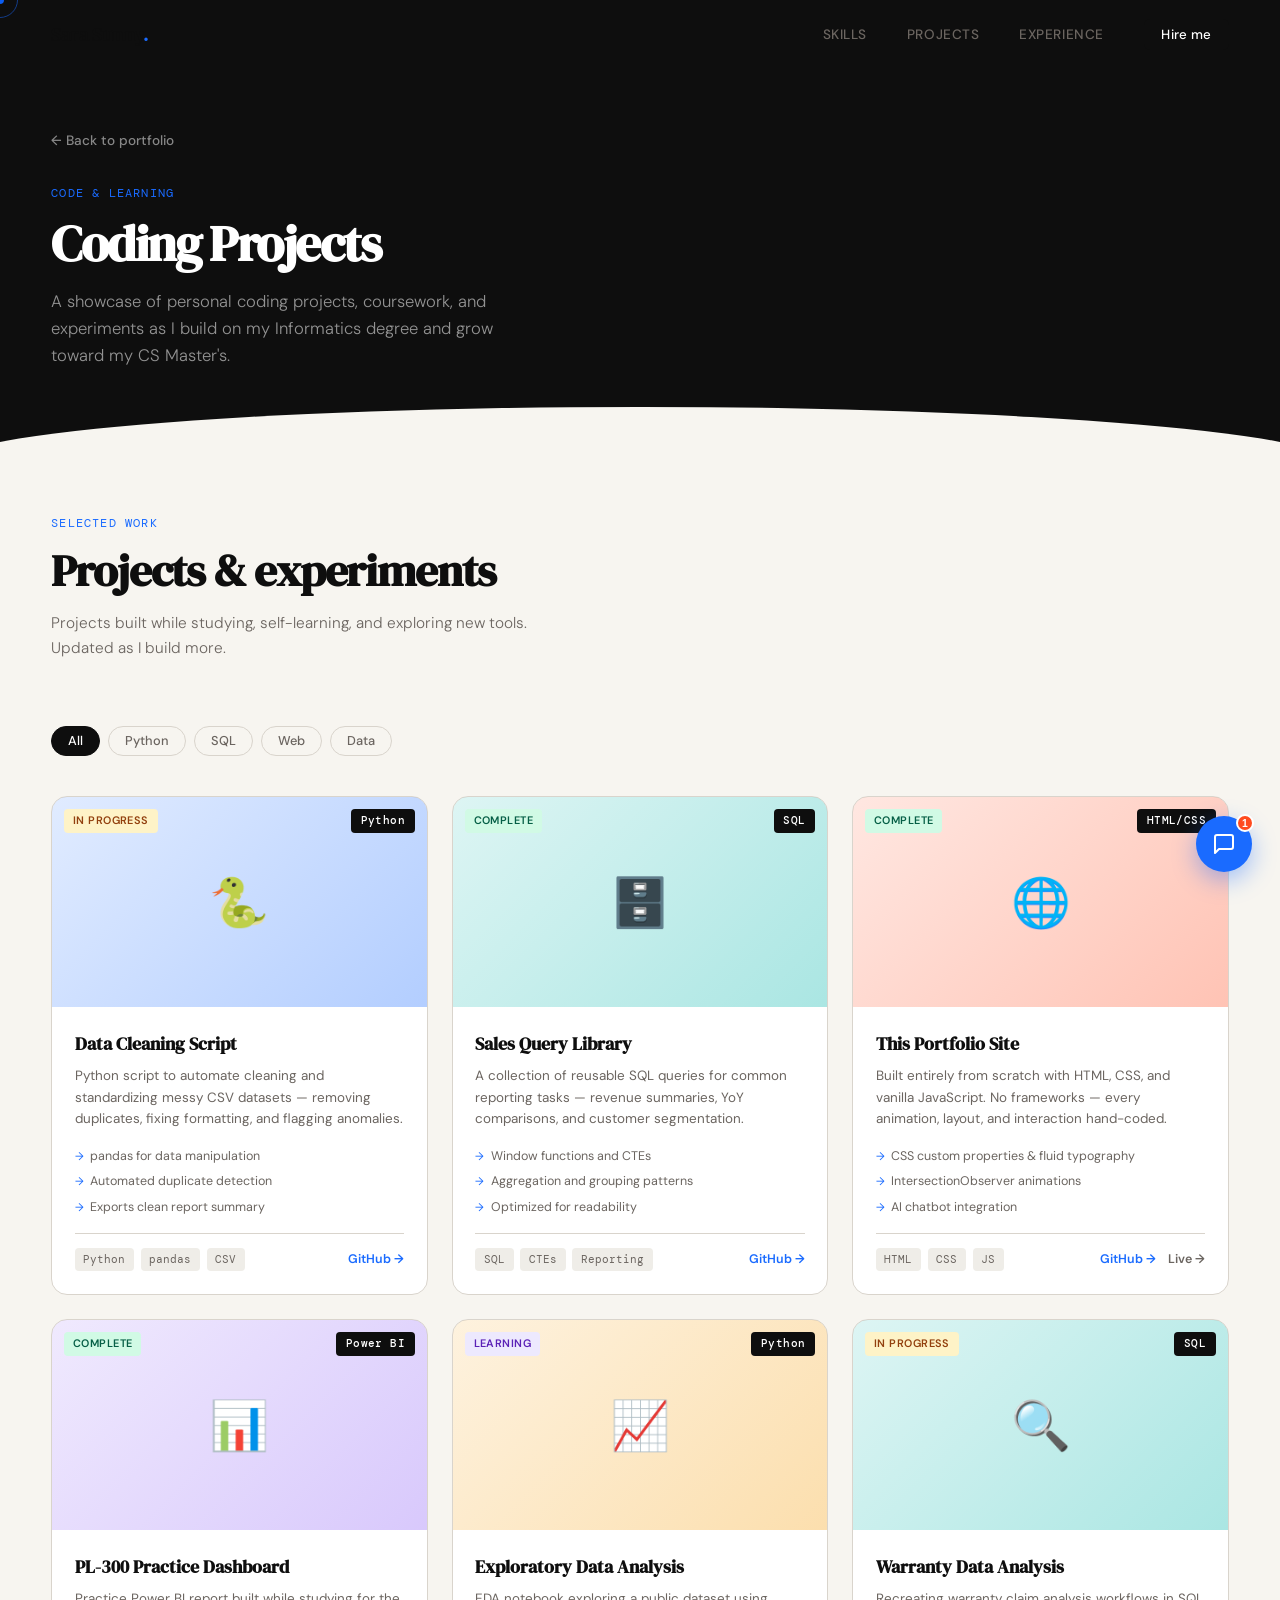
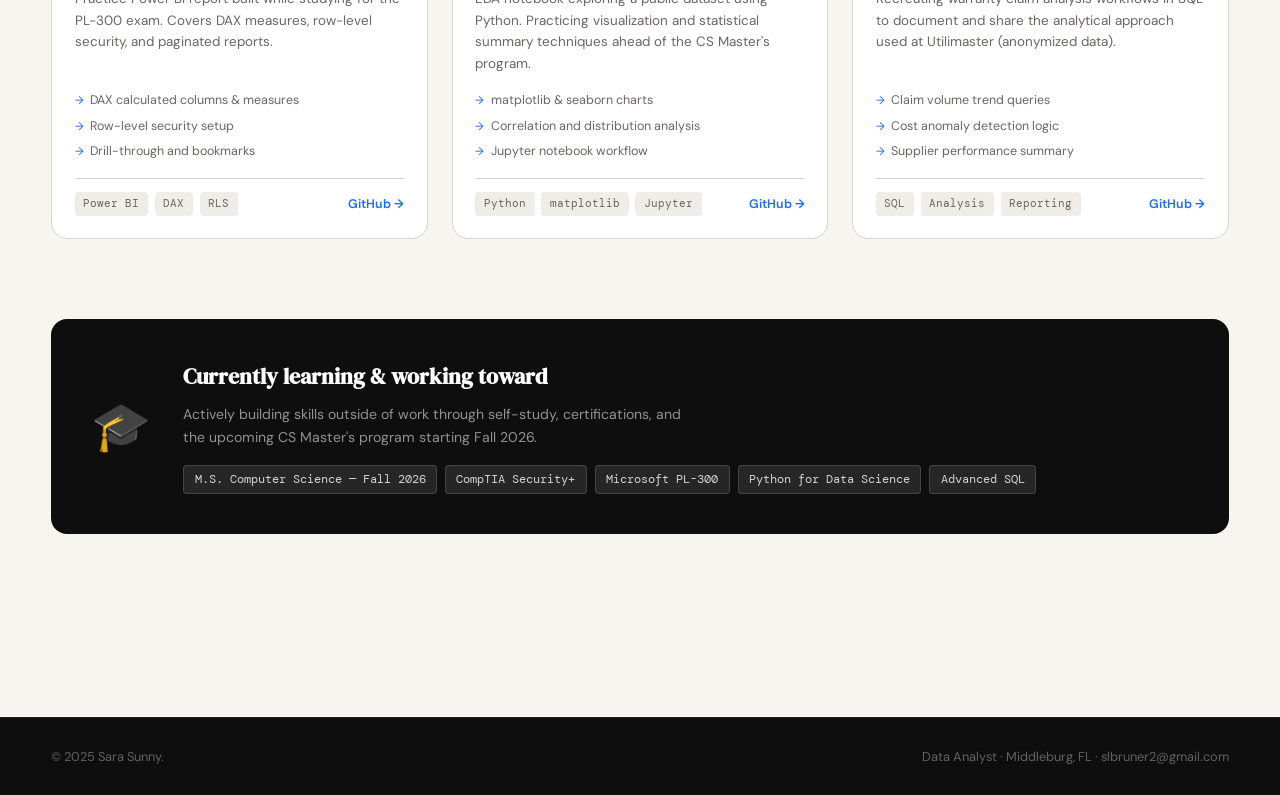
==== Projects.html @ 9ea6c417 "Create Projects.html to showcase coding projects Add a new HTML page for coding projects showcasing " ====
<!DOCTYPE html>
<html lang="en">
<head>
  <meta charset="UTF-8" />
  <meta name="viewport" content="width=device-width, initial-scale=1.0" />
  <title>Coding Projects — Sara Sunny</title>

  <!-- ============================================================
       FONTS — same as main portfolio page
  ============================================================ -->
  <link rel="preconnect" href="https://fonts.googleapis.com" />
  <link rel="preconnect" href="https://fonts.gstatic.com" crossorigin />
  <link href="https://fonts.googleapis.com/css2?family=DM+Serif+Display:ital@0;1&family=DM+Sans:ital,opsz,wght@0,9..40,300;0,9..40,400;0,9..40,500;1,9..40,300&family=DM+Mono:wght@400;500&display=swap" rel="stylesheet" />

  <!-- Shared stylesheet — all tokens, nav, cards, footer etc. -->
  <link rel="stylesheet" href="styles.css" />

  <style>
    /* ============================================================
       PAGE-SPECIFIC STYLES
       Only styles unique to this page that aren't in styles.css.
    ============================================================ */

    /* ── Page hero — smaller than main hero, no two-column grid ── */
    .page-hero {
      padding-top: 8rem;
      padding-bottom: 4rem;
      background: var(--ink);
      color: var(--white);
      position: relative;
      overflow: hidden;
    }
    .page-hero::after {
      content: '';
      position: absolute;
      bottom: -1px; left: 0; right: 0;
      height: 60px;
      background: var(--paper);
      clip-path: ellipse(55% 100% at 50% 100%);
    }
    .page-hero h1 { color: var(--white); font-size: clamp(2.2rem, 4vw, 3.5rem); margin-bottom: 1rem; }
    .page-hero .section-label { color: var(--accent); }
    .page-hero .hero-desc { color: rgba(255,255,255,0.55); margin-bottom: 2rem; }

    /* Back to portfolio link */
    .back-link {
      display: inline-flex;
      align-items: center;
      gap: 0.5rem;
      font-size: 0.85rem;
      font-weight: 500;
      color: rgba(255,255,255,0.5);
      margin-bottom: 2rem;
      transition: color 0.2s;
    }
    .back-link:hover { color: var(--white); }

    /* ── Filter bar ── */
    .filter-bar {
      display: flex;
      gap: 0.5rem;
      flex-wrap: wrap;
      margin-bottom: 2.5rem;
    }
    .filter-btn {
      background: transparent;
      border: 1.5px solid var(--rule);
      border-radius: 20px;
      padding: 0.35rem 1rem;
      font-size: 0.8rem;
      font-weight: 500;
      font-family: var(--body);
      color: var(--mid);
      cursor: pointer;
      transition: background 0.15s, border-color 0.15s, color 0.15s;
    }
    .filter-btn:hover,
    .filter-btn.active {
      background: var(--ink);
      border-color: var(--ink);
      color: var(--white);
    }

    /* ── Coding project cards — uniform 3-column grid ── */
    .code-grid {
      display: grid;
      grid-template-columns: repeat(3, 1fr);
      gap: 1.5rem;
      margin-bottom: 5rem;
    }

    /* Each card is a full column */
    .code-card {
      background: var(--white);
      border-radius: 16px;
      border: 1px solid var(--rule);
      overflow: hidden;
      display: flex;
      flex-direction: column;
      transition: transform 0.25s, box-shadow 0.25s;
      cursor: pointer;
    }
    .code-card:hover {
      transform: translateY(-4px);
      box-shadow: 0 16px 48px rgba(0,0,0,0.1);
    }

    /* Thumbnail with language badge */
    .code-thumb {
      aspect-ratio: 16/9;
      position: relative;
      display: flex;
      align-items: center;
      justify-content: center;
      font-size: 3rem;
      transition: transform 0.4s;
    }
    .code-card:hover .code-thumb { transform: scale(1.04); }

    /* Language badge — top right of thumbnail */
    .lang-badge {
      position: absolute;
      top: 0.75rem;
      right: 0.75rem;
      background: var(--ink);
      color: var(--white);
      font-family: var(--mono);
      font-size: 0.68rem;
      font-weight: 500;
      padding: 0.2rem 0.6rem;
      border-radius: 4px;
      letter-spacing: 0.04em;
    }

    /* Status badge — top left */
    .status-badge {
      position: absolute;
      top: 0.75rem;
      left: 0.75rem;
      font-size: 0.68rem;
      font-weight: 600;
      padding: 0.2rem 0.55rem;
      border-radius: 4px;
      text-transform: uppercase;
      letter-spacing: 0.04em;
    }
    .status-complete  { background: #D1FAE5; color: #065F46; }
    .status-progress  { background: #FEF3C7; color: #92400E; }
    .status-learning  { background: #EDE9FE; color: #5B21B6; }

    /* Card body */
    .code-body {
      padding: 1.4rem;
      flex: 1;
      display: flex;
      flex-direction: column;
    }
    .code-body h3 {
      font-family: var(--display);
      font-size: 1.1rem;
      margin-bottom: 0.4rem;
    }
    .code-body p {
      font-size: 0.84rem;
      color: var(--mid);
      line-height: 1.6;
      flex: 1;
      margin-bottom: 1rem;
    }

    /* Highlights list — key things learned / accomplished */
    .code-highlights {
      list-style: none;
      margin-bottom: 1rem;
      display: flex;
      flex-direction: column;
      gap: 0.3rem;
    }
    .code-highlights li {
      font-size: 0.78rem;
      color: var(--mid);
      display: flex;
      align-items: baseline;
      gap: 0.4rem;
    }
    .code-highlights li::before {
      content: '→';
      color: var(--accent);
      font-size: 0.7rem;
      flex-shrink: 0;
    }

    /* Card footer */
    .code-footer {
      display: flex;
      align-items: center;
      justify-content: space-between;
      padding-top: 0.85rem;
      border-top: 1px solid var(--rule);
    }
    .code-links {
      display: flex;
      gap: 0.75rem;
    }
    .code-link {
      font-size: 0.78rem;
      font-weight: 600;
      color: var(--accent);
      display: flex;
      align-items: center;
      gap: 0.3rem;
      transition: gap 0.15s;
    }
    .code-link:hover { gap: 0.5rem; }
    .code-link.secondary { color: var(--mid); }
    .code-link.secondary:hover { color: var(--ink); }

    /* ── Currently learning banner ── */
    .learning-banner {
      background: var(--ink);
      color: var(--white);
      border-radius: 16px;
      padding: 2.5rem;
      margin-bottom: 5rem;
      display: flex;
      align-items: center;
      gap: 2rem;
      flex-wrap: wrap;
    }
    .learning-banner-icon { font-size: 3rem; flex-shrink: 0; }
    .learning-banner h3 {
      font-family: var(--display);
      font-size: 1.4rem;
      color: var(--white);
      margin-bottom: 0.4rem;
    }
    .learning-banner p {
      font-size: 0.88rem;
      color: rgba(255,255,255,0.55);
      max-width: 52ch;
    }
    .learning-pills {
      display: flex;
      gap: 0.5rem;
      flex-wrap: wrap;
      margin-top: 1rem;
    }
    .learning-pill {
      background: rgba(255,255,255,0.1);
      border: 1px solid rgba(255,255,255,0.15);
      color: rgba(255,255,255,0.8);
      font-family: var(--mono);
      font-size: 0.72rem;
      padding: 0.25rem 0.65rem;
      border-radius: 4px;
    }

    /* ── Responsive ── */
    @media (max-width: 900px) {
      .code-grid { grid-template-columns: 1fr; }
      .learning-banner { flex-direction: column; gap: 1rem; }
    }
    @media (min-width: 600px) and (max-width: 900px) {
      .code-grid { grid-template-columns: 1fr 1fr; }
    }
  </style>
</head>
<body>

<!-- Custom cursor (same as main page) -->
<div class="cursor-dot" id="cursorDot"></div>
<div class="cursor-ring" id="cursorRing"></div>


<!-- ============================================================
     NAVIGATION — identical to main page
============================================================ -->
<nav id="nav" aria-label="Main navigation">
  <div class="container">
    <a href="index.html" class="nav-logo">Sara Sunny<span>.</span></a>
    <ul class="nav-links" role="list">
      <li><a href="index.html#skills">Skills</a></li>
      <li><a href="index.html#projects">Projects</a></li>
      <li><a href="index.html#experience">Experience</a></li>
      <li><a href="index.html#contact" class="nav-cta">Hire me</a></li>
    </ul>
    <button class="hamburger" id="hamburger" aria-label="Toggle menu" aria-expanded="false">
      <span></span><span></span><span></span>
    </button>
  </div>
</nav>

<!-- Mobile menu -->
<div class="mobile-menu" id="mobileMenu" role="dialog" aria-label="Mobile navigation">
  <a href="index.html#skills" class="mobile-link">Skills</a>
  <a href="index.html#projects" class="mobile-link">Work</a>
  <a href="index.html#experience" class="mobile-link">Experience</a>
  <a href="index.html#contact" class="mobile-link">Hire me →</a>
</div>


<!-- ============================================================
     PAGE HERO
     Smaller dark banner at the top — no full-height layout.
     The curved bottom edge uses a clip-path pseudo-element.
============================================================ -->
<section class="page-hero" aria-label="Coding projects introduction">
  <div class="container">

    <!-- Back link to main portfolio -->
    <a href="index.html" class="back-link">← Back to portfolio</a>

    <p class="section-label">Code &amp; learning</p>
    <h1>Coding Projects</h1>
    <p class="hero-desc">
      A showcase of personal coding projects, coursework, and experiments
      as I build on my Informatics degree and grow toward my CS Master's.
    </p>

  </div>
</section>


<!-- ============================================================
     PROJECTS SECTION
     Filter bar lets visitors sort by category. Cards display
     each project with status badge, language tag, highlights,
     and links to GitHub or a live demo.
     Update the data-category attributes to match your filters.
============================================================ -->
<section style="padding-top: 3rem;" aria-labelledby="code-projects-heading">
  <div class="container">

    <div class="section-head reveal">
      <p class="section-label">Selected work</p>
      <h2 id="code-projects-heading">Projects &amp; experiments</h2>
      <p class="section-intro">Projects built while studying, self-learning, and exploring new tools. Updated as I build more.</p>
    </div>

    <!-- ── Filter bar — clicking a button filters cards by data-category ── -->
    <div class="filter-bar" id="filterBar" role="group" aria-label="Filter projects by category">
      <button class="filter-btn active" data-filter="all">All</button>
      <button class="filter-btn" data-filter="python">Python</button>
      <button class="filter-btn" data-filter="sql">SQL</button>
      <button class="filter-btn" data-filter="web">Web</button>
      <button class="filter-btn" data-filter="data">Data</button>
    </div>

    <!-- ── Project cards grid ── -->
    <div class="code-grid" id="codeGrid">

      <!-- ── CARD: Add your real projects below.
           To add a new card:
             1. Copy one <article> block
             2. Update the emoji, title, description, highlights, pills, and links
             3. Set data-category to match a filter button (python / sql / web / data)
             4. Set the status badge class: status-complete / status-progress / status-learning
      ── -->

      <!-- Card 1 -->
      <article class="code-card reveal" tabindex="0" data-category="python">
        <div class="code-thumb bg-blue">
          🐍
          <span class="lang-badge">Python</span>
          <span class="status-badge status-progress">In Progress</span>
        </div>
        <div class="code-body">
          <h3>Data Cleaning Script</h3>
          <p>Python script to automate cleaning and standardizing messy CSV datasets — removing duplicates, fixing formatting, and flagging anomalies.</p>
          <ul class="code-highlights">
            <li>pandas for data manipulation</li>
            <li>Automated duplicate detection</li>
            <li>Exports clean report summary</li>
          </ul>
          <div class="code-footer">
            <div class="tech-pills">
              <span class="pill">Python</span><span class="pill">pandas</span><span class="pill">CSV</span>
            </div>
            <div class="code-links">
              <a href="https://github.com/ssunny264" class="code-link" target="_blank" rel="noopener">GitHub →</a>
            </div>
          </div>
        </div>
      </article>

      <!-- Card 2 -->
      <article class="code-card reveal reveal-delay-1" tabindex="0" data-category="sql">
        <div class="code-thumb bg-teal">
          🗄️
          <span class="lang-badge">SQL</span>
          <span class="status-badge status-complete">Complete</span>
        </div>
        <div class="code-body">
          <h3>Sales Query Library</h3>
          <p>A collection of reusable SQL queries for common reporting tasks — revenue summaries, YoY comparisons, and customer segmentation.</p>
          <ul class="code-highlights">
            <li>Window functions and CTEs</li>
            <li>Aggregation and grouping patterns</li>
            <li>Optimized for readability</li>
          </ul>
          <div class="code-footer">
            <div class="tech-pills">
              <span class="pill">SQL</span><span class="pill">CTEs</span><span class="pill">Reporting</span>
            </div>
            <div class="code-links">
              <a href="https://github.com/ssunny264" class="code-link" target="_blank" rel="noopener">GitHub →</a>
            </div>
          </div>
        </div>
      </article>

      <!-- Card 3 -->
      <article class="code-card reveal reveal-delay-2" tabindex="0" data-category="web">
        <div class="code-thumb bg-orange">
          🌐
          <span class="lang-badge">HTML/CSS</span>
          <span class="status-badge status-complete">Complete</span>
        </div>
        <div class="code-body">
          <h3>This Portfolio Site</h3>
          <p>Built entirely from scratch with HTML, CSS, and vanilla JavaScript. No frameworks — every animation, layout, and interaction hand-coded.</p>
          <ul class="code-highlights">
            <li>CSS custom properties &amp; fluid typography</li>
            <li>IntersectionObserver animations</li>
            <li>AI chatbot integration</li>
          </ul>
          <div class="code-footer">
            <div class="tech-pills">
              <span class="pill">HTML</span><span class="pill">CSS</span><span class="pill">JS</span>
            </div>
            <div class="code-links">
              <a href="https://github.com/ssunny264/Portfolio" class="code-link" target="_blank" rel="noopener">GitHub →</a>
              <a href="index.html" class="code-link secondary">Live →</a>
            </div>
          </div>
        </div>
      </article>

      <!-- Card 4 -->
      <article class="code-card reveal" tabindex="0" data-category="data">
        <div class="code-thumb bg-violet">
          📊
          <span class="lang-badge">Power BI</span>
          <span class="status-badge status-complete">Complete</span>
        </div>
        <div class="code-body">
          <h3>PL-300 Practice Dashboard</h3>
          <p>Practice Power BI report built while studying for the PL-300 exam. Covers DAX measures, row-level security, and paginated reports.</p>
          <ul class="code-highlights">
            <li>DAX calculated columns &amp; measures</li>
            <li>Row-level security setup</li>
            <li>Drill-through and bookmarks</li>
          </ul>
          <div class="code-footer">
            <div class="tech-pills">
              <span class="pill">Power BI</span><span class="pill">DAX</span><span class="pill">RLS</span>
            </div>
            <div class="code-links">
              <a href="https://github.com/ssunny264" class="code-link" target="_blank" rel="noopener">GitHub →</a>
            </div>
          </div>
        </div>
      </article>

      <!-- Card 5 -->
      <article class="code-card reveal reveal-delay-1" tabindex="0" data-category="python">
        <div class="code-thumb bg-amber">
          📈
          <span class="lang-badge">Python</span>
          <span class="status-badge status-learning">Learning</span>
        </div>
        <div class="code-body">
          <h3>Exploratory Data Analysis</h3>
          <p>EDA notebook exploring a public dataset using Python. Practicing visualization and statistical summary techniques ahead of the CS Master's program.</p>
          <ul class="code-highlights">
            <li>matplotlib &amp; seaborn charts</li>
            <li>Correlation and distribution analysis</li>
            <li>Jupyter notebook workflow</li>
          </ul>
          <div class="code-footer">
            <div class="tech-pills">
              <span class="pill">Python</span><span class="pill">matplotlib</span><span class="pill">Jupyter</span>
            </div>
            <div class="code-links">
              <a href="https://github.com/ssunny264" class="code-link" target="_blank" rel="noopener">GitHub →</a>
            </div>
          </div>
        </div>
      </article>

      <!-- Card 6 — Placeholder: replace with a real project when ready -->
      <article class="code-card reveal reveal-delay-2" tabindex="0" data-category="sql">
        <div class="code-thumb bg-teal">
          🔍
          <span class="lang-badge">SQL</span>
          <span class="status-badge status-progress">In Progress</span>
        </div>
        <div class="code-body">
          <h3>Warranty Data Analysis</h3>
          <p>Recreating warranty claim analysis workflows in SQL to document and share the analytical approach used at Utilimaster (anonymized data).</p>
          <ul class="code-highlights">
            <li>Claim volume trend queries</li>
            <li>Cost anomaly detection logic</li>
            <li>Supplier performance summary</li>
          </ul>
          <div class="code-footer">
            <div class="tech-pills">
              <span class="pill">SQL</span><span class="pill">Analysis</span><span class="pill">Reporting</span>
            </div>
            <div class="code-links">
              <a href="https://github.com/ssunny264" class="code-link" target="_blank" rel="noopener">GitHub →</a>
            </div>
          </div>
        </div>
      </article>

    </div>
    <!-- /code-grid -->


    <!-- ============================================================
         CURRENTLY LEARNING BANNER
         Highlights Sara's active learning goals so recruiters can
         see growth trajectory at a glance.
    ============================================================ -->
    <div class="learning-banner reveal">
      <div class="learning-banner-icon">🎓</div>
      <div>
        <h3>Currently learning &amp; working toward</h3>
        <p>Actively building skills outside of work through self-study, certifications, and the upcoming CS Master's program starting Fall 2026.</p>
        <div class="learning-pills">
          <span class="learning-pill">M.S. Computer Science — Fall 2026</span>
          <span class="learning-pill">CompTIA Security+</span>
          <span class="learning-pill">Microsoft PL-300</span>
          <span class="learning-pill">Python for Data Science</span>
          <span class="learning-pill">Advanced SQL</span>
        </div>
      </div>
    </div>

  </div>
</section>


<!-- ============================================================
     FOOTER — identical to main page
============================================================ -->
<footer>
  <div class="container">
    <span>© 2025 Sara Sunny.</span>
    <span>Data Analyst · Middleburg, FL · <a href="mailto:slbruner2@gmail.com">slbruner2@gmail.com</a></span>
  </div>
</footer>


<!-- ============================================================
     AI CHATBOT WIDGET — same as main page
============================================================ -->
<button class="chat-bubble" id="chatBubble" aria-label="Chat with Sara's AI assistant">
  <svg class="chat-icon-open" width="24" height="24" viewBox="0 0 24 24" fill="none" stroke="currentColor" stroke-width="2" stroke-linecap="round" stroke-linejoin="round">
    <path d="M21 15a2 2 0 0 1-2 2H7l-4 4V5a2 2 0 0 1 2-2h14a2 2 0 0 1 2 2z"/>
  </svg>
  <svg class="chat-icon-close" width="24" height="24" viewBox="0 0 24 24" fill="none" stroke="currentColor" stroke-width="2" stroke-linecap="round" stroke-linejoin="round">
    <line x1="18" y1="6" x2="6" y2="18"/><line x1="6" y1="6" x2="18" y2="18"/>
  </svg>
  <span class="chat-badge" id="chatBadge">1</span>
</button>

<div class="chat-panel" id="chatPanel" role="dialog" aria-label="Chat with Sara's AI assistant" aria-hidden="true">
  <div class="chat-header">
    <div class="chat-header-avatar">SS</div>
    <div class="chat-header-info">
      <strong>Sara's Assistant</strong>
      <span>Ask me anything about Sara</span>
    </div>
    <button class="chat-close-btn" id="chatCloseBtn" aria-label="Close chat">
      <svg width="16" height="16" viewBox="0 0 24 24" fill="none" stroke="currentColor" stroke-width="2.5" stroke-linecap="round"><line x1="18" y1="6" x2="6" y2="18"/><line x1="6" y1="6" x2="18" y2="18"/></svg>
    </button>
  </div>
  <div class="chat-messages" id="chatMessages"></div>
  <div class="chat-chips" id="chatChips">
    <button class="chip" data-msg="What are Sara's top skills?">Top skills</button>
    <button class="chip" data-msg="Tell me about Sara's work experience.">Experience</button>
    <button class="chip" data-msg="What projects has Sara worked on?">Projects</button>
    <button class="chip" data-msg="Is Sara available for hire?">Availability</button>
  </div>
  <div class="chat-input-row">
    <input type="text" class="chat-input" id="chatInput" placeholder="Ask about Sara's experience…" autocomplete="off" maxlength="300" />
    <button class="chat-send-btn" id="chatSendBtn" aria-label="Send message">
      <svg width="18" height="18" viewBox="0 0 24 24" fill="none" stroke="currentColor" stroke-width="2.5" stroke-linecap="round" stroke-linejoin="round">
        <line x1="22" y1="2" x2="11" y2="13"/><polygon points="22 2 15 22 11 13 2 9 22 2"/>
      </svg>
    </button>
  </div>
</div>


<!-- ============================================================
     SCRIPTS
============================================================ -->
<script src="script.js"></script>

<script>
  /* ============================================================
     PAGE-SPECIFIC SCRIPT: PROJECT FILTER
     Clicking a filter button shows only cards matching that
     category (data-category attribute). "All" shows everything.
     Cards are hidden/shown with display:none rather than removed
     so the grid reflows cleanly.
  ============================================================ */
  document.querySelectorAll('.filter-btn').forEach(btn => {
    btn.addEventListener('click', () => {
      // Update active button state
      document.querySelectorAll('.filter-btn').forEach(b => b.classList.remove('active'));
      btn.classList.add('active');

      const filter = btn.dataset.filter;

      // Show or hide each card based on its data-category
      document.querySelectorAll('.code-card').forEach(card => {
        const match = filter === 'all' || card.dataset.category === filter;
        card.style.display = match ? 'flex' : 'none';
      });
    });
  });
</script>

</body>
</html>
---- styles.css ----
/* ============================================================
   PORTFOLIO STYLESHEET
   Structure:
     1. Design Tokens (CSS custom properties)
     2. Reset & Base
     3. Utilities
     4. Navigation
     5. Mobile Menu
     6. Hero Section
     7. Shared Section Styles
     8. Skills Section
     9. Projects Section
    10. Experience / Timeline Section
    11. Contact Section
    12. Footer
    13. Scroll Reveal Animation
    14. Custom Cursor
    15. Responsive (≤ 900px)
    16. Reduced Motion
============================================================ */


/* ============================================================
   1. DESIGN TOKENS
   All colours, fonts, spacing, and radii live here as CSS
   variables. Change --accent to retheme the entire site.
============================================================ */
:root {
  /* Colour palette */
  --ink:     #0E0E0E;  /* near-black — primary text and dark backgrounds */
  --paper:   #F7F5F0;  /* warm off-white — page background */
  --mid:     #6B6560;  /* medium grey — secondary / muted text */
  --rule:    #D9D4CC;  /* light warm grey — borders and dividers */
  --accent:  #1A6BFF;  /* blue — primary interactive colour */
  --accent2: #FF4B1F;  /* orange-red — italic hero text, skill bar gradient end */
  --white:   #FFFFFF;
  --card-bg: #EFEDE8;  /* slightly darker than --paper — card and section backgrounds */

  /* Typefaces */
  --display: 'DM Serif Display', Georgia, serif;  /* headings */
  --body:    'DM Sans', system-ui, sans-serif;     /* body text */
  --mono:    'DM Mono', monospace;                 /* labels, pills, dates */

  /* Layout */
  --gap:  clamp(1.5rem, 4vw, 3rem);    /* responsive column gap */
  --wide: min(1180px, 92vw);           /* max content width with side padding */
  --r:    6px;                         /* default border-radius */
}


/* ============================================================
   2. RESET & BASE
   Minimal reset plus global body styles.
============================================================ */
*, *::before, *::after {
  box-sizing: border-box;
  margin: 0;
  padding: 0;
}

html {
  /* Enables smooth anchor-link scrolling (e.g. nav clicks) */
  scroll-behavior: smooth;
}

body {
  background: var(--paper);
  color: var(--ink);
  font-family: var(--body);
  /* clamp() keeps font-size fluid between 15px and 17px */
  font-size: clamp(15px, 1.05vw, 17px);
  line-height: 1.65;
  -webkit-font-smoothing: antialiased;
}

/* Custom scrollbar — WebKit only (Chrome, Safari, Edge) */
::-webkit-scrollbar { width: 6px; }
::-webkit-scrollbar-track { background: var(--paper); }
::-webkit-scrollbar-thumb { background: var(--rule); border-radius: 3px; }


/* ============================================================
   3. UTILITIES
   Small reusable helpers used across multiple components.
============================================================ */

/* Centres content and enforces the max content width */
.container {
  width: var(--wide);
  margin-inline: auto;
}

/* Visually hidden but readable by screen readers */
.sr-only {
  position: absolute;
  width: 1px;
  height: 1px;
  overflow: hidden;
  clip: rect(0,0,0,0);
}

/* Remove default link styling — colour and underline set per context */
a {
  color: inherit;
  text-decoration: none;
}

/* Visible focus ring for keyboard navigation — meets WCAG 2.4.7 */
a:focus-visible {
  outline: 2px solid var(--accent);
  outline-offset: 3px;
  border-radius: 2px;
}


/* ============================================================
   4. NAVIGATION
   Fixed bar. Starts transparent; gains a frosted-glass
   background (.scrolled) once the user scrolls past 50px
   (toggled by script.js).
============================================================ */
#nav {
  position: fixed;
  top: 0; left: 0; right: 0;
  z-index: 100;
  padding: 1.1rem 0;
  transition: background 0.3s, box-shadow 0.3s;
}

/* Scrolled state: semi-transparent blur background */
#nav.scrolled {
  background: rgba(247, 245, 240, 0.92);
  backdrop-filter: blur(12px);
  box-shadow: 0 1px 0 var(--rule);
}

/* Inner container: logo left, links right */
#nav .container {
  display: flex;
  align-items: center;
  justify-content: space-between;
}

/* Logotype */
.nav-logo {
  font-family: var(--display);
  font-size: 1.25rem;
  letter-spacing: -0.02em;
}
.nav-logo span { color: var(--accent); } /* the accent dot after the name */

/* Desktop link list */
.nav-links {
  display: flex;
  gap: 2.5rem;
  list-style: none;
}
.nav-links a {
  font-size: 0.85rem;
  font-weight: 500;
  letter-spacing: 0.04em;
  text-transform: uppercase;
  color: var(--mid);
  transition: color 0.2s;
}
.nav-links a:hover { color: var(--ink); }
.nav-links a.active { color: var(--accent); } /* set by script.js IntersectionObserver */

/* "Hire me" CTA pill — overrides the uppercase nav-link style */
.nav-cta {
  background: var(--ink);
  color: var(--white) !important;
  padding: 0.45rem 1.1rem;
  border-radius: var(--r);
  font-size: 0.83rem !important;
  font-weight: 500 !important;
  letter-spacing: 0.02em !important;
  text-transform: none !important;
  transition: background 0.2s, transform 0.15s !important;
}
.nav-cta:hover {
  background: var(--accent) !important;
  color: var(--white) !important;
  transform: translateY(-1px);
}

/* Hamburger button — hidden on desktop, shown on mobile */
.hamburger {
  display: none; /* shown via media query below */
  flex-direction: column;
  gap: 5px;
  cursor: pointer;
  background: none;
  border: none;
  padding: 4px;
}
.hamburger span {
  display: block;
  width: 22px; height: 2px;
  background: var(--ink);
  border-radius: 2px;
  transition: transform 0.25s, opacity 0.25s;
}
/* Animate the three spans into an × when .open is toggled */
.hamburger.open span:nth-child(1) { transform: translateY(7px) rotate(45deg); }
.hamburger.open span:nth-child(2) { opacity: 0; }
.hamburger.open span:nth-child(3) { transform: translateY(-7px) rotate(-45deg); }


/* ============================================================
   5. MOBILE MENU
   Full-width dropdown stacked below the nav bar.
   Toggled via .open class added by script.js.
============================================================ */
.mobile-menu {
  display: none; /* flex when .open */
  flex-direction: column;
  gap: 0;
  position: fixed;
  top: 60px; left: 0; right: 0;
  z-index: 99;
  background: var(--paper);
  border-bottom: 1px solid var(--rule);
  padding: 1rem 0 1.5rem;
}
.mobile-menu.open { display: flex; }
.mobile-menu a {
  padding: 0.7rem 6vw;
  font-size: 1rem;
  font-weight: 500;
  color: var(--ink);
  border-bottom: 1px solid var(--rule);
}
.mobile-menu a:last-child { border-bottom: none; }


/* ============================================================
   6. HERO SECTION
   Full-viewport-height two-column layout. Left: text + CTAs.
   Right: floating profile card (hidden on mobile).
============================================================ */
#hero {
  min-height: 100svh; /* svh = small viewport height — avoids mobile address bar */
  display: flex;
  align-items: center;
  padding-top: 7rem;  /* offset for fixed nav */
  padding-bottom: 4rem;
  position: relative;
  overflow: hidden;
}

/* Two-column grid — collapses to single column on mobile */
.hero-grid {
  display: grid;
  grid-template-columns: 1fr 1fr;
  gap: var(--gap);
  align-items: center;
}

/* Small monospaced label above the headline */
.hero-eyebrow {
  display: inline-flex;
  align-items: center;
  gap: 0.6rem;
  font-family: var(--mono);
  font-size: 0.78rem;
  color: var(--accent);
  margin-bottom: 1.5rem;
}
/* Short horizontal rule drawn with a pseudo-element */
.hero-eyebrow::before {
  content: '';
  display: block;
  width: 28px; height: 1px;
  background: var(--accent);
}

/* Main headline — fluid size between 2.8rem and 5rem */
h1 {
  font-family: var(--display);
  font-size: clamp(2.8rem, 5.5vw, 5rem);
  line-height: 1.08;
  letter-spacing: -0.03em;
  margin-bottom: 1.5rem;
}
h1 em {
  font-style: italic;
  color: var(--accent2); /* orange italic for emphasis word */
}

/* Subheading / elevator pitch copy */
.hero-desc {
  font-size: clamp(1rem, 1.3vw, 1.15rem);
  color: var(--mid);
  max-width: 44ch;
  margin-bottom: 2.5rem;
  font-weight: 300;
}

/* CTA button row */
.btn-row {
  display: flex;
  gap: 1rem;
  flex-wrap: wrap;
}

/* Base button styles */
.btn {
  display: inline-flex;
  align-items: center;
  gap: 0.5rem;
  padding: 0.7rem 1.6rem;
  border-radius: var(--r);
  font-size: 0.9rem;
  font-weight: 500;
  transition: transform 0.15s, box-shadow 0.15s, background 0.2s;
  cursor: pointer;
  border: none;
}
.btn:hover {
  transform: translateY(-2px);
  box-shadow: 0 6px 20px rgba(0,0,0,0.1);
}

/* Filled dark button */
.btn-primary { background: var(--ink); color: var(--white); }
.btn-primary:hover { background: var(--accent); }

/* Outlined ghost button */
.btn-ghost {
  background: transparent;
  color: var(--ink);
  border: 1.5px solid var(--rule);
}
.btn-ghost:hover { border-color: var(--ink); }

/* Right column: wraps the hero card */
.hero-visual {
  position: relative;
  display: flex;
  justify-content: center;
}

/* The white profile card */
.hero-card {
  background: var(--white);
  border-radius: 20px;
  padding: 2.5rem;
  width: 100%;
  max-width: 380px;
  box-shadow: 0 24px 64px rgba(0,0,0,0.09), 0 4px 12px rgba(0,0,0,0.06);
  position: relative; /* so float-tags can position against this */
}

/* Gradient circle showing initials */
.hero-avatar {
  width: 72px; height: 72px;
  border-radius: 50%;
  background: linear-gradient(135deg, var(--accent) 0%, var(--accent2) 100%);
  display: flex;
  align-items: center;
  justify-content: center;
  font-family: var(--display);
  font-size: 1.6rem;
  color: var(--white);
  margin-bottom: 1.25rem;
}

/* Name and title inside the card */
.hero-card h3 {
  font-family: var(--display);
  font-size: 1.3rem;
  margin-bottom: 0.25rem;
}
.hero-card p {
  font-size: 0.85rem;
  color: var(--mid);
  margin-bottom: 1.5rem;
}

/* Three-column stats strip at the bottom of the card */
.stat-row {
  display: grid;
  grid-template-columns: 1fr 1fr 1fr;
  gap: 0.75rem;
  padding-top: 1.25rem;
  border-top: 1px solid var(--rule);
}
.stat { text-align: center; }
.stat-num {
  font-family: var(--display);
  font-size: 1.5rem;
  display: block;
  line-height: 1;
  margin-bottom: 0.2rem;
}
.stat-label {
  font-size: 0.72rem;
  color: var(--mid);
  text-transform: uppercase;
  letter-spacing: 0.05em;
}

/* Floating status badges that hover around the card */
.float-tag {
  position: absolute;
  background: var(--white);
  border-radius: 10px;
  padding: 0.6rem 1rem;
  box-shadow: 0 8px 24px rgba(0,0,0,0.1);
  font-size: 0.8rem;
  font-weight: 500;
  display: flex;
  align-items: center;
  gap: 0.5rem;
  animation: floatY 3s ease-in-out infinite;
}
.float-tag-1 { top: -18px; right: -20px; }
.float-tag-2 { bottom: -18px; left: -24px; animation-delay: 1.5s; } /* offset so they don't sync */

/* Coloured status dot inside a float-tag */
.float-tag .dot { width: 8px; height: 8px; border-radius: 50%; }
.dot-green { background: #2DCE89; }
.dot-amber { background: #FF9F43; }

/* Vertical floating animation keyframes */
@keyframes floatY {
  0%, 100% { transform: translateY(0); }
  50%       { transform: translateY(-6px); }
}


/* ============================================================
   7. SHARED SECTION STYLES
   Reused across Skills, Projects, Experience, and Contact.
============================================================ */

/* Vertical padding scales with viewport width */
section {
  padding: clamp(4rem, 8vw, 7rem) 0;
}

/* Small uppercase monospaced label above section headings */
.section-label {
  font-family: var(--mono);
  font-size: 0.75rem;
  color: var(--accent);
  letter-spacing: 0.1em;
  text-transform: uppercase;
  margin-bottom: 0.75rem;
}

/* Section heading (h2) */
h2 {
  font-family: var(--display);
  font-size: clamp(2rem, 3.5vw, 3rem);
  letter-spacing: -0.025em;
  line-height: 1.1;
  margin-bottom: 1rem;
}

/* Introductory paragraph below the heading */
.section-intro {
  font-size: clamp(0.95rem, 1.2vw, 1.05rem);
  color: var(--mid);
  max-width: 54ch;
  font-weight: 300;
}

/* Wrapper for the label + heading + intro trio */
.section-head {
  margin-bottom: clamp(2.5rem, 5vw, 4rem);
}


/* ============================================================
   8. SKILLS SECTION
   Dark background. Auto-fill grid of skill cards. Each card
   contains an animated progress bar driven by data-width on
   the .skill-bar element (0–1 scale).
============================================================ */

/* Dark background for the whole section */
#skills { background: var(--ink); color: var(--white); }
#skills .section-label { color: var(--accent); }
#skills h2 { color: var(--white); }
#skills .section-intro { color: rgba(255,255,255,0.55); }

/* Auto-fill grid — cards are at least 240px wide */
.skills-grid {
  display: grid;
  grid-template-columns: repeat(auto-fill, minmax(240px, 1fr));
  gap: 1.5px; /* hair-thin gap acts as a grid line effect */
  border: 1.5px solid rgba(255,255,255,0.08);
  border-radius: 12px;
  overflow: hidden; /* clips rounded corners of the outer border */
}

/* Individual skill card */
.skill-card {
  background: rgba(255,255,255,0.03);
  padding: 2rem 1.75rem;
  transition: background 0.2s;
  cursor: default;
}
.skill-card:hover { background: rgba(255,255,255,0.07); }

/* Emoji icon at the top of the card */
.skill-icon {
  font-size: 1.6rem;
  margin-bottom: 1rem;
  display: block;
}

.skill-card h4 {
  font-size: 1rem;
  font-weight: 500;
  margin-bottom: 0.4rem;
  color: var(--white);
}
.skill-card p {
  font-size: 0.82rem;
  color: rgba(255,255,255,0.45);
  line-height: 1.55;
}

/* Progress bar container */
.skill-bar-wrap { margin-top: 1rem; }
.skill-bar-bg {
  height: 3px;
  background: rgba(255,255,255,0.1); /* unfilled track */
  border-radius: 2px;
  overflow: hidden;
}

/* The filled portion — starts at scaleX(0), animated to scaleX(data-width)
   by IntersectionObserver in script.js when the card enters the viewport */
.skill-bar {
  height: 100%;
  border-radius: 2px;
  background: linear-gradient(90deg, var(--accent), var(--accent2));
  transform-origin: left;
  transform: scaleX(0);
  transition: transform 0.9s cubic-bezier(0.22, 1, 0.36, 1);
}
.skill-bar.animate { transform: scaleX(1); } /* script.js adds this class */


/* ============================================================
   9. PROJECTS SECTION
   Asymmetric 12-column CSS grid. Three card size variants:
     .featured  → spans 7 cols (main feature card)
     .side      → spans 5 cols (paired alongside featured)
     .full      → spans 4 cols (three fit per row)
   All collapse to full width on mobile.
============================================================ */

/* 12-column grid */
.projects-grid {
  display: grid;
  grid-template-columns: repeat(12, 1fr);
  gap: 1.5rem;
}

/* Base project card */
.project-card {
  background: var(--white);
  border-radius: 16px;
  overflow: hidden;
  border: 1px solid var(--rule);
  transition: transform 0.25s, box-shadow 0.25s;
  cursor: pointer;
  display: flex;
  flex-direction: column;
}
.project-card:hover {
  transform: translateY(-4px);
  box-shadow: 0 16px 48px rgba(0,0,0,0.1);
}

/* Column span classes */
.project-card.featured { grid-column: span 7; }
.project-card.side     { grid-column: span 5; }
.project-card.full     { grid-column: span 4; }

/* Thumbnail area — 16:9 ratio */
.project-thumb {
  aspect-ratio: 16/9;
  position: relative;
  overflow: hidden;
}
/* Gradient placeholder background with centred emoji */
.project-thumb-bg {
  width: 100%; height: 100%;
  display: flex;
  align-items: center;
  justify-content: center;
  font-size: 3.5rem;
  transition: transform 0.4s;
}
/* Subtle zoom on hover */
.project-card:hover .project-thumb-bg { transform: scale(1.04); }

/* Thumbnail gradient colour variants — swap these for real screenshots */
.bg-blue   { background: linear-gradient(135deg, #1A6BFF22, #1A6BFF55); }
.bg-orange { background: linear-gradient(135deg, #FF4B1F22, #FF4B1F55); }
.bg-teal   { background: linear-gradient(135deg, #00B4AA22, #00B4AA55); }
.bg-violet { background: linear-gradient(135deg, #8B5CF622, #8B5CF655); }
.bg-amber  { background: linear-gradient(135deg, #F59E0B22, #F59E0B55); }

/* Category badge overlaid on the thumbnail */
.project-tag {
  position: absolute;
  top: 0.75rem; left: 0.75rem;
  background: var(--white);
  border-radius: 4px;
  padding: 0.2rem 0.55rem;
  font-size: 0.7rem;
  font-weight: 600;
  letter-spacing: 0.04em;
  text-transform: uppercase;
  color: var(--mid);
}

/* Card body: title, description, footer */
.project-body {
  padding: 1.5rem;
  flex: 1; /* ensures all cards in a row stretch to equal height */
  display: flex;
  flex-direction: column;
}
.project-body h3 {
  font-family: var(--display);
  font-size: 1.2rem;
  margin-bottom: 0.4rem;
}
.project-body p {
  font-size: 0.85rem;
  color: var(--mid);
  margin-bottom: 1rem;
  flex: 1; /* pushes the footer to the bottom of the card */
}

/* Footer row inside card: tech pills left, link right */
.project-footer {
  display: flex;
  align-items: center;
  justify-content: space-between;
  padding-top: 0.85rem;
  border-top: 1px solid var(--rule);
}

/* Reusable technology tag pills */
.tech-pills {
  display: flex;
  gap: 0.4rem;
  flex-wrap: wrap;
}
.pill {
  font-family: var(--mono);
  font-size: 0.68rem;
  background: var(--card-bg);
  color: var(--mid);
  padding: 0.18rem 0.55rem;
  border-radius: 4px;
}

/* "View →" link — arrow nudges on hover */
.project-link {
  font-size: 0.8rem;
  font-weight: 600;
  color: var(--accent);
  display: flex;
  align-items: center;
  gap: 0.3rem;
  transition: gap 0.15s;
}
.project-link:hover { gap: 0.55rem; }


/* ============================================================
   10. EXPERIENCE / TIMELINE SECTION
   Vertical list with a continuous left border acting as the
   timeline axis. Each dot highlights on hover.
============================================================ */
#experience { background: var(--card-bg); }

/* Timeline wrapper — left padding creates space for the axis line */
.timeline {
  position: relative;
  padding-left: 2rem;
}
/* The vertical axis line drawn with a pseudo-element */
.timeline::before {
  content: '';
  position: absolute;
  left: 0; top: 8px; bottom: 8px;
  width: 2px;
  background: var(--rule);
}

/* Individual timeline entry */
.timeline-item {
  position: relative;
  padding-bottom: 3rem;
}
.timeline-item:last-child { padding-bottom: 0; }

/* Circle marker on the axis line */
.timeline-dot {
  position: absolute;
  left: -2rem;
  top: 6px;
  width: 14px; height: 14px;
  border-radius: 50%;
  background: var(--white);
  border: 2px solid var(--rule);
  transform: translateX(-6px); /* centres dot on the 2px axis line */
  transition: border-color 0.2s, background 0.2s;
}
/* Fill the dot with accent colour on hover */
.timeline-item:hover .timeline-dot {
  border-color: var(--accent);
  background: var(--accent);
}

/* Date range label */
.timeline-date {
  font-family: var(--mono);
  font-size: 0.75rem;
  color: var(--mid);
  margin-bottom: 0.4rem;
}

/* Job title + company name on the same line */
.timeline-header {
  display: flex;
  align-items: baseline;
  gap: 0.75rem;
  flex-wrap: wrap;
  margin-bottom: 0.4rem;
}
.timeline-header h3 {
  font-family: var(--display);
  font-size: 1.15rem;
}
.timeline-company {
  font-size: 0.82rem;
  color: var(--accent);
  font-weight: 500;
}

/* Description paragraph */
.timeline-desc {
  font-size: 0.9rem;
  color: var(--mid);
  max-width: 60ch;
  margin-bottom: 0.85rem;
}


/* ============================================================
   11. CONTACT SECTION
   Dark background matching the nav/footer. Centred layout with
   a frosted-glass form card. Social icon row below the form.
============================================================ -->
============================================================ */
#contact {
  background: var(--ink);
  color: var(--white);
  text-align: center;
}
#contact h2 { color: var(--white); margin-bottom: 0.75rem; }
#contact .section-intro {
  color: rgba(255,255,255,0.5);
  max-width: 44ch;
  margin-inline: auto;
  margin-bottom: 2.5rem;
}

/* Form card */
.contact-form {
  background: rgba(255,255,255,0.04);
  border: 1px solid rgba(255,255,255,0.08);
  border-radius: 16px;
  padding: clamp(2rem, 5vw, 3.5rem);
  max-width: 560px;
  margin-inline: auto;
  text-align: left;
}

/* Two-column row for name + email inputs */
.form-row {
  display: grid;
  grid-template-columns: 1fr 1fr;
  gap: 1rem;
}

/* Field wrapper: label + input stacked */
.field { margin-bottom: 1.25rem; }
.field label {
  display: block;
  font-size: 0.8rem;
  font-weight: 500;
  color: rgba(255,255,255,0.6);
  margin-bottom: 0.45rem;
  letter-spacing: 0.03em;
}

/* Shared input / textarea styles */
.field input,
.field textarea {
  width: 100%;
  background: rgba(255,255,255,0.07);
  border: 1px solid rgba(255,255,255,0.12);
  border-radius: var(--r);
  color: var(--white);
  font-family: var(--body);
  font-size: 0.92rem;
  padding: 0.75rem 1rem;
  transition: border-color 0.2s, background 0.2s;
  outline: none;
}
.field input::placeholder,
.field textarea::placeholder { color: rgba(255,255,255,0.25); }

/* Highlight border + lighten background on focus */
.field input:focus,
.field textarea:focus {
  border-color: var(--accent);
  background: rgba(255,255,255,0.1);
}
.field textarea {
  resize: vertical;
  min-height: 110px;
}

/* Full-width submit button */
.form-submit { width: 100%; padding: 0.85rem; font-size: 1rem; }

/* Success / error message shown after submit attempt */
.form-msg {
  text-align: center;
  margin-top: 1rem;
  font-size: 0.85rem;
  color: #2DCE89; /* green — overridden to red on error by script.js */
  min-height: 1.2em;
  display: none; /* toggled by script.js */
}

/* Social icon link row */
.social-row {
  display: flex;
  justify-content: center;
  gap: 1.25rem;
  margin-top: 2.5rem;
}
.social-link {
  width: 44px; height: 44px;
  border-radius: 50%;
  border: 1px solid rgba(255,255,255,0.15);
  display: flex;
  align-items: center;
  justify-content: center;
  font-size: 1.1rem;
  transition: background 0.2s, border-color 0.2s, transform 0.15s;
}
.social-link:hover {
  background: rgba(255,255,255,0.1);
  border-color: rgba(255,255,255,0.35);
  transform: translateY(-2px);
}


/* ============================================================
   12. FOOTER
   Minimal two-column bar sharing the dark background from
   the contact section above it.
============================================================ */
footer {
  background: var(--ink);
  border-top: 1px solid rgba(255,255,255,0.07);
  padding: 1.75rem 0;
  color: rgba(255,255,255,0.35);
  font-size: 0.8rem;
}
footer .container {
  display: flex;
  align-items: center;
  justify-content: space-between;
  flex-wrap: wrap;
  gap: 0.75rem;
}
footer a { color: rgba(255,255,255,0.35); transition: color 0.2s; }
footer a:hover { color: var(--white); }


/* ============================================================
   13. SCROLL REVEAL ANIMATION
   Elements with .reveal start invisible and slightly offset.
   script.js adds .visible via IntersectionObserver when the
   element enters the viewport. Stagger siblings with
   .reveal-delay-1 / -2 / -3 for a cascading effect.
============================================================ */
.reveal {
  opacity: 0;
  transform: translateY(22px);
  transition: opacity 0.6s ease, transform 0.6s ease;
}
.reveal.visible {
  opacity: 1;
  transform: none;
}

/* Staggered transition delays */
.reveal-delay-1 { transition-delay: 0.1s; }
.reveal-delay-2 { transition-delay: 0.2s; }
.reveal-delay-3 { transition-delay: 0.3s; }


/* ============================================================
   14. CUSTOM CURSOR
   Two fixed elements: a small filled dot and a larger hollow
   ring. The ring lags behind with lerp interpolation in
   script.js. mix-blend-mode: difference inverts colours under
   the dot for contrast on any background. Hidden on mobile.
============================================================ */
.cursor-dot {
  width: 8px; height: 8px;
  background: var(--accent);
  border-radius: 50%;
  position: fixed;
  pointer-events: none; /* never intercepts mouse events */
  z-index: 9999;
  transform: translate(-50%, -50%); /* centred on mouse coords */
  transition: opacity 0.3s, transform 0.15s;
  mix-blend-mode: difference;
}
.cursor-ring {
  width: 36px; height: 36px;
  border: 1.5px solid var(--accent);
  border-radius: 50%;
  position: fixed;
  pointer-events: none;
  z-index: 9998;
  transform: translate(-50%, -50%);
  /* width/height transition enables the "expand on hover" effect */
  transition: transform 0.1s linear, width 0.3s, height 0.3s, opacity 0.3s;
  opacity: 0.5;
}


/* ============================================================
   15. RESPONSIVE — MOBILE (≤ 900px)
   Collapses the two-column hero to single column, hides the
   desktop nav and hero card, switches the project grid to
   single column, stacks the form row, and hides the cursor.
============================================================ */
@media (max-width: 900px) {
  /* Hero: single column, hide the right-side card */
  .hero-grid { grid-template-columns: 1fr; }
  .hero-visual { display: none; }

  /* Nav: hide desktop links, show hamburger */
  .nav-links, .nav-cta { display: none; }
  .hamburger { display: flex; }

  /* Projects: all cards go full width */
  .projects-grid { grid-template-columns: 1fr; }
  .project-card.featured,
  .project-card.side,
  .project-card.full { grid-column: span 1; }

  /* Contact form: stack the two-column name/email row */
  .form-row { grid-template-columns: 1fr; }

  /* Cursor elements are meaningless on touch devices */
  .cursor-dot, .cursor-ring { display: none; }
}


/* ============================================================
   16. REDUCED MOTION
   Respects the OS-level "reduce motion" accessibility setting.
   Disables all animations and transitions, and makes reveal
   elements immediately visible.
============================================================ */
@media (prefers-reduced-motion: reduce) {
  *, *::before, *::after {
    animation: none !important;
    transition: none !important;
  }
  /* Reveal elements skip the fade-in and appear immediately */
  .reveal { opacity: 1; transform: none; }
}


/* ============================================================
   17. AI CHATBOT WIDGET
   Fixed bottom-right corner. Two states:
     - Collapsed: only the bubble button is visible
     - Expanded:  the full chat panel slides up above the bubble
   The panel is hidden by default (transform + opacity) and
   transitions in when .open is added by script.js.
============================================================ */

/* ── Bubble trigger button ── */
.chat-bubble {
  position: fixed;
  bottom: 1.75rem;
  right: 1.75rem;
  z-index: 500;
  width: 56px; height: 56px;
  border-radius: 50%;
  background: var(--accent);
  color: var(--white);
  border: none;
  cursor: pointer;
  display: flex; align-items: center; justify-content: center;
  box-shadow: 0 8px 24px rgba(26, 107, 255, 0.4);
  transition: transform 0.2s, box-shadow 0.2s, background 0.2s;
}
.chat-bubble:hover {
  transform: scale(1.08);
  box-shadow: 0 12px 32px rgba(26, 107, 255, 0.5);
}

/* Toggle which icon shows based on open state */
.chat-bubble .chat-icon-close { display: none; }
.chat-bubble.open .chat-icon-open  { display: none; }
.chat-bubble.open .chat-icon-close { display: block; }

/* Notification badge — hidden once chat is opened */
.chat-badge {
  position: absolute;
  top: -2px; right: -2px;
  width: 18px; height: 18px;
  border-radius: 50%;
  background: var(--accent2);
  color: var(--white);
  font-size: 0.65rem;
  font-weight: 700;
  display: flex; align-items: center; justify-content: center;
  border: 2px solid var(--white);
  transition: opacity 0.2s, transform 0.2s;
}
.chat-badge.hidden {
  opacity: 0;
  transform: scale(0);
  pointer-events: none;
}

/* ── Chat panel ── */
.chat-panel {
  position: fixed;
  bottom: 5.5rem;   /* sits just above the bubble */
  right: 1.75rem;
  z-index: 499;
  width: 360px;
  max-height: 520px;
  background: var(--white);
  border-radius: 20px;
  box-shadow: 0 24px 64px rgba(0,0,0,0.15), 0 4px 12px rgba(0,0,0,0.08);
  display: flex; flex-direction: column;
  overflow: hidden;
  /* Hidden state — slides down and fades out */
  opacity: 0;
  transform: translateY(16px) scale(0.97);
  pointer-events: none;
  transition: opacity 0.25s ease, transform 0.25s ease;
}
/* Visible state — added by script.js */
.chat-panel.open {
  opacity: 1;
  transform: translateY(0) scale(1);
  pointer-events: all;
}

/* ── Panel header ── */
.chat-header {
  display: flex; align-items: center; gap: 0.75rem;
  padding: 1rem 1.1rem;
  background: var(--ink);
  color: var(--white);
  flex-shrink: 0;
}
.chat-header-avatar {
  width: 36px; height: 36px;
  border-radius: 50%;
  background: linear-gradient(135deg, var(--accent), var(--accent2));
  display: flex; align-items: center; justify-content: center;
  font-family: var(--display);
  font-size: 0.85rem;
  color: var(--white);
  flex-shrink: 0;
}
.chat-header-info {
  display: flex; flex-direction: column; flex: 1;
}
.chat-header-info strong { font-size: 0.88rem; font-weight: 600; }
.chat-header-info span   { font-size: 0.72rem; color: rgba(255,255,255,0.5); }

/* Close button inside the header */
.chat-close-btn {
  background: none; border: none; cursor: pointer;
  color: rgba(255,255,255,0.5);
  display: flex; align-items: center; justify-content: center;
  padding: 0.25rem;
  border-radius: 4px;
  transition: color 0.15s;
}
.chat-close-btn:hover { color: var(--white); }

/* ── Message thread ── */
.chat-messages {
  flex: 1;
  overflow-y: auto;
  padding: 1rem;
  display: flex; flex-direction: column; gap: 0.65rem;
  scroll-behavior: smooth;
}
/* Thin scrollbar inside the message window */
.chat-messages::-webkit-scrollbar { width: 4px; }
.chat-messages::-webkit-scrollbar-thumb { background: var(--rule); border-radius: 2px; }

/* Individual message bubbles */
.chat-msg {
  max-width: 82%;
  padding: 0.6rem 0.85rem;
  border-radius: 14px;
  font-size: 0.84rem;
  line-height: 1.5;
  word-break: break-word;
}
/* Bot messages — left-aligned, light background */
.chat-msg.bot {
  background: var(--card-bg);
  color: var(--ink);
  border-bottom-left-radius: 4px;
  align-self: flex-start;
}
/* User messages — right-aligned, accent background */
.chat-msg.user {
  background: var(--accent);
  color: var(--white);
  border-bottom-right-radius: 4px;
  align-self: flex-end;
}
/* Animated typing dots shown while bot is thinking */
.chat-msg.typing {
  background: var(--card-bg);
  align-self: flex-start;
  display: flex; align-items: center; gap: 4px;
  padding: 0.75rem 1rem;
}
.chat-msg.typing span {
  width: 6px; height: 6px;
  border-radius: 50%;
  background: var(--mid);
  animation: typingDot 1.2s ease-in-out infinite;
  display: block;
}
.chat-msg.typing span:nth-child(2) { animation-delay: 0.2s; }
.chat-msg.typing span:nth-child(3) { animation-delay: 0.4s; }
@keyframes typingDot {
  0%, 80%, 100% { transform: scale(0.7); opacity: 0.4; }
  40%           { transform: scale(1);   opacity: 1;   }
}

/* ── Quick-reply chips ── */
.chat-chips {
  display: flex; flex-wrap: wrap; gap: 0.4rem;
  padding: 0.5rem 1rem 0.25rem;
  flex-shrink: 0;
}
.chip {
  background: transparent;
  border: 1.5px solid var(--rule);
  border-radius: 20px;
  padding: 0.28rem 0.75rem;
  font-size: 0.75rem;
  font-family: var(--body);
  color: var(--mid);
  cursor: pointer;
  transition: background 0.15s, border-color 0.15s, color 0.15s;
  white-space: nowrap;
}
.chip:hover {
  background: var(--accent);
  border-color: var(--accent);
  color: var(--white);
}

/* ── Input row ── */
.chat-input-row {
  display: flex; align-items: center; gap: 0.5rem;
  padding: 0.75rem 1rem;
  border-top: 1px solid var(--rule);
  flex-shrink: 0;
}
.chat-input {
  flex: 1;
  background: var(--card-bg);
  border: 1.5px solid transparent;
  border-radius: 20px;
  padding: 0.55rem 1rem;
  font-family: var(--body);
  font-size: 0.85rem;
  color: var(--ink);
  outline: none;
  transition: border-color 0.2s;
}
.chat-input:focus { border-color: var(--accent); }
.chat-input::placeholder { color: var(--mid); }

/* Send button */
.chat-send-btn {
  width: 36px; height: 36px;
  border-radius: 50%;
  background: var(--accent);
  color: var(--white);
  border: none;
  cursor: pointer;
  display: flex; align-items: center; justify-content: center;
  flex-shrink: 0;
  transition: background 0.2s, transform 0.15s;
}
.chat-send-btn:hover { background: var(--ink); transform: scale(1.08); }
.chat-send-btn:disabled { background: var(--rule); cursor: not-allowed; transform: none; }

/* ── Mobile adjustments ── */
@media (max-width: 480px) {
  .chat-panel {
    width: calc(100vw - 2rem);
    right: 1rem;
    bottom: 5rem;
  }
  .chat-bubble { bottom: 1.25rem; right: 1rem; }
}
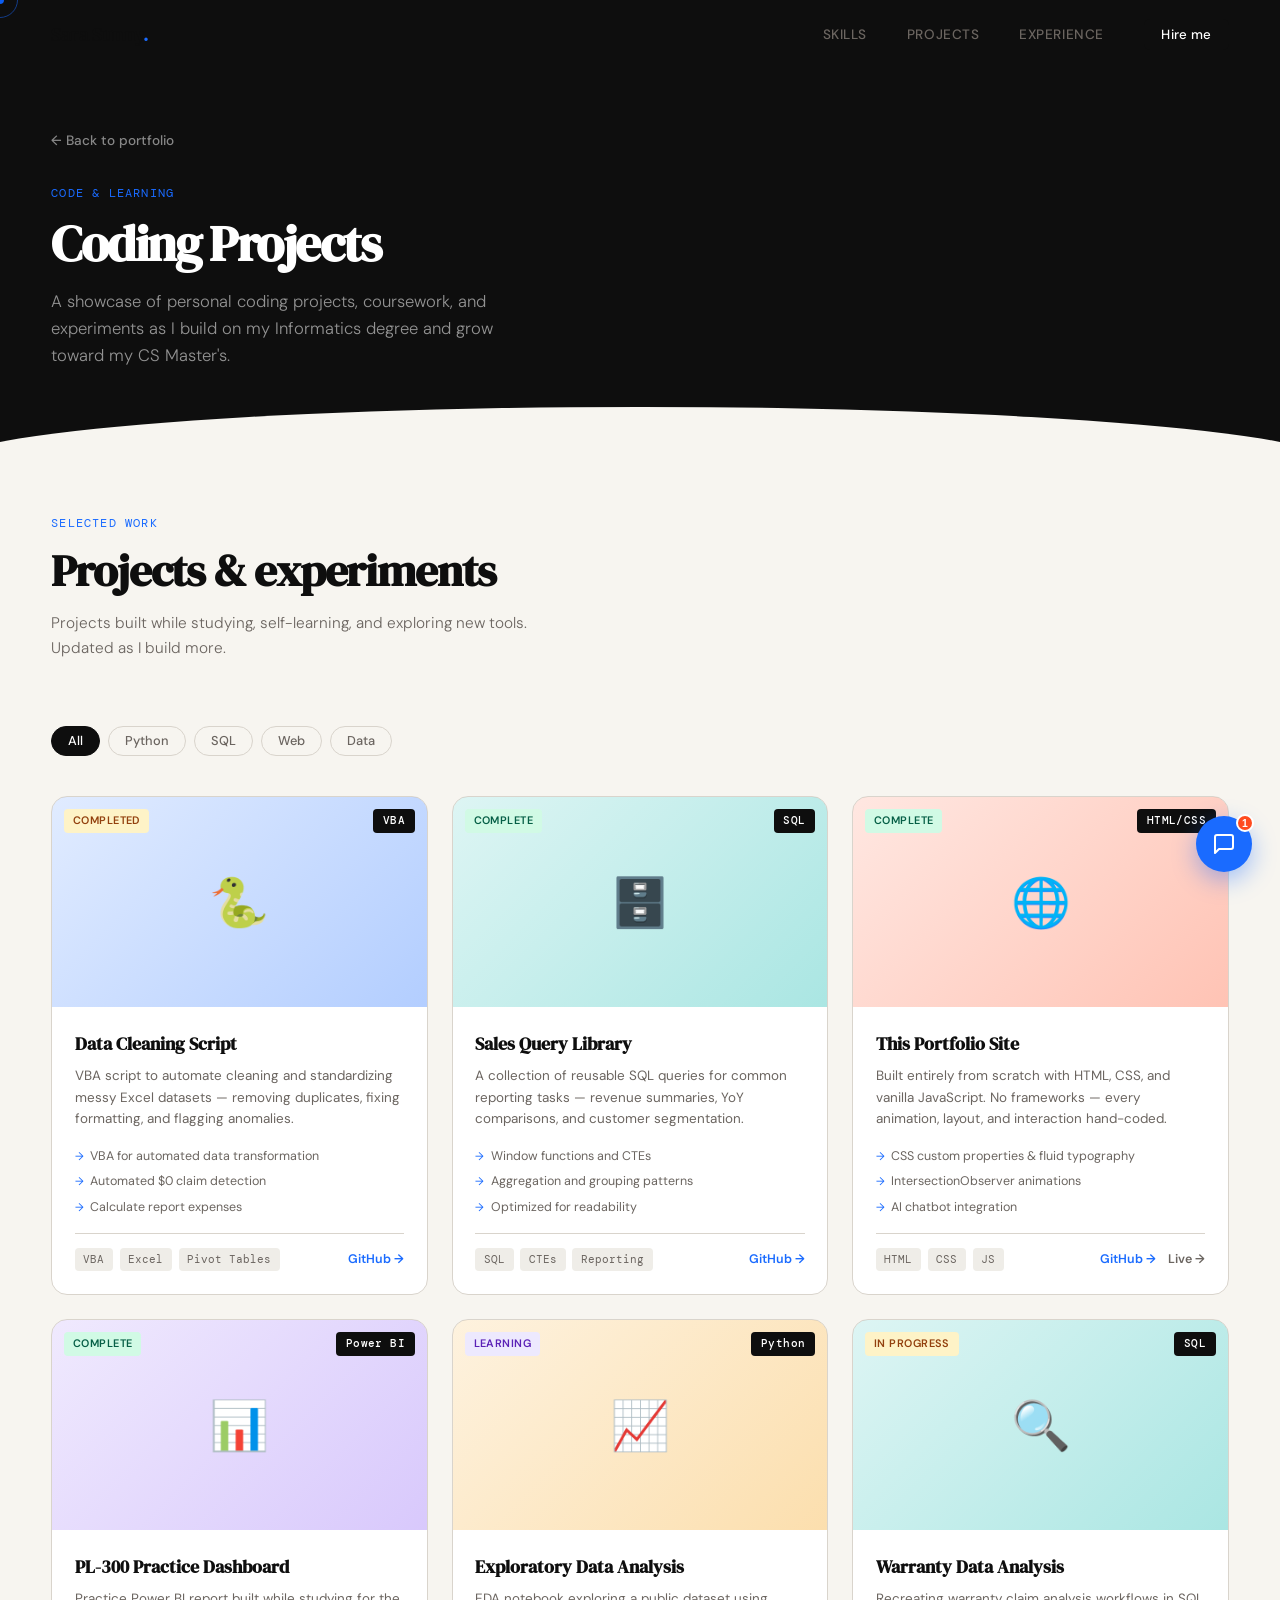
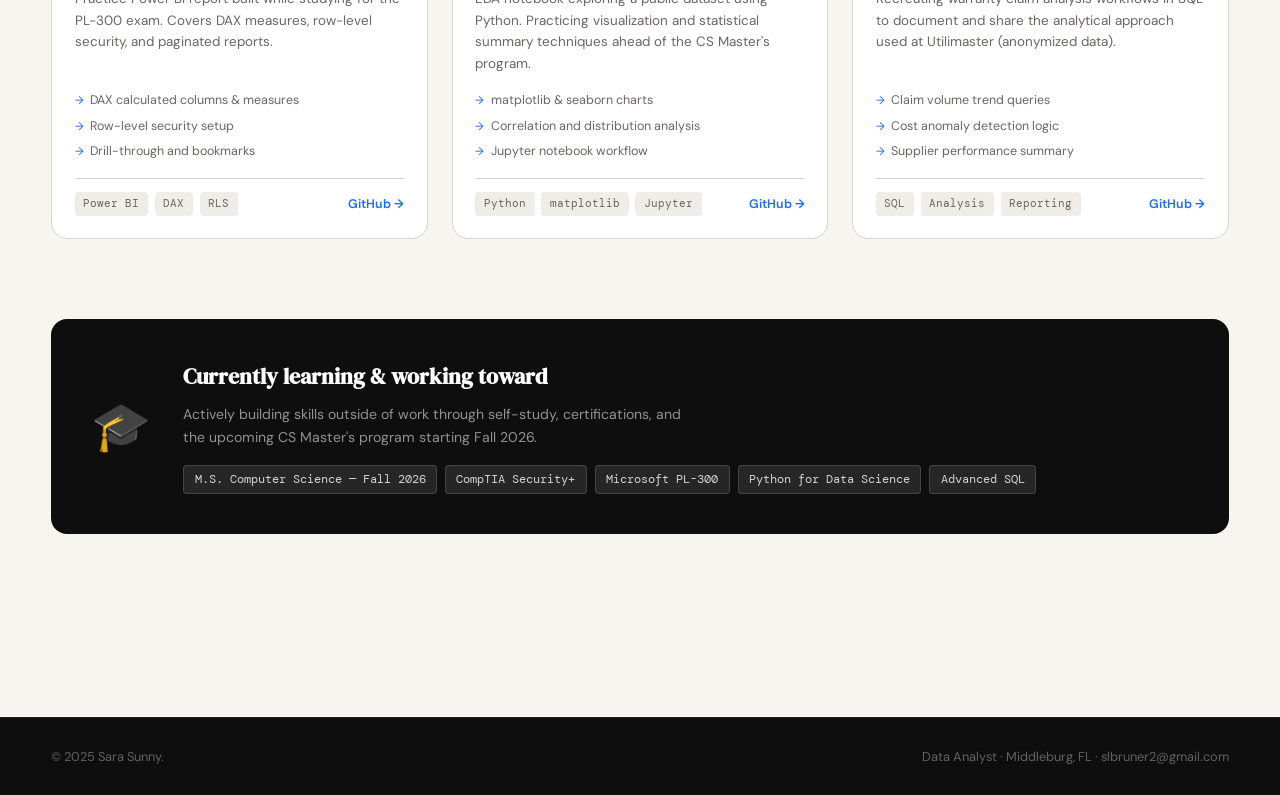
==== commit 3b27abda: "Update Projects.html" ====
--- a/Projects.html
+++ b/Projects.html
@@ -3,7 +3,7 @@
 <head>
   <meta charset="UTF-8" />
   <meta name="viewport" content="width=device-width, initial-scale=1.0" />
-  <title>Coding Projects — Sara Sunny</title>
+  <title>Coding Projects — Sara Sunny</title> 
 
   <!-- ============================================================
        FONTS — same as main portfolio page
@@ -361,20 +361,20 @@
       <article class="code-card reveal" tabindex="0" data-category="python">
         <div class="code-thumb bg-blue">
           🐍
-          <span class="lang-badge">Python</span>
-          <span class="status-badge status-progress">In Progress</span>
+          <span class="lang-badge">VBA</span>
+          <span class="status-badge status-progress">Completed</span>
         </div>
         <div class="code-body">
           <h3>Data Cleaning Script</h3>
-          <p>Python script to automate cleaning and standardizing messy CSV datasets — removing duplicates, fixing formatting, and flagging anomalies.</p>
+          <p>VBA script to automate cleaning and standardizing messy Excel datasets — removing duplicates, fixing formatting, and flagging anomalies.</p>
           <ul class="code-highlights">
-            <li>pandas for data manipulation</li>
-            <li>Automated duplicate detection</li>
-            <li>Exports clean report summary</li>
+            <li>VBA for automated data transformation</li>
+            <li>Automated $0 claim detection</li>
+            <li>Calculate report expenses</li>
           </ul>
           <div class="code-footer">
             <div class="tech-pills">
-              <span class="pill">Python</span><span class="pill">pandas</span><span class="pill">CSV</span>
+              <span class="pill">VBA</span><span class="pill">Excel</span><span class="pill">Pivot Tables</span>
             </div>
             <div class="code-links">
               <a href="https://github.com/ssunny264" class="code-link" target="_blank" rel="noopener">GitHub →</a>
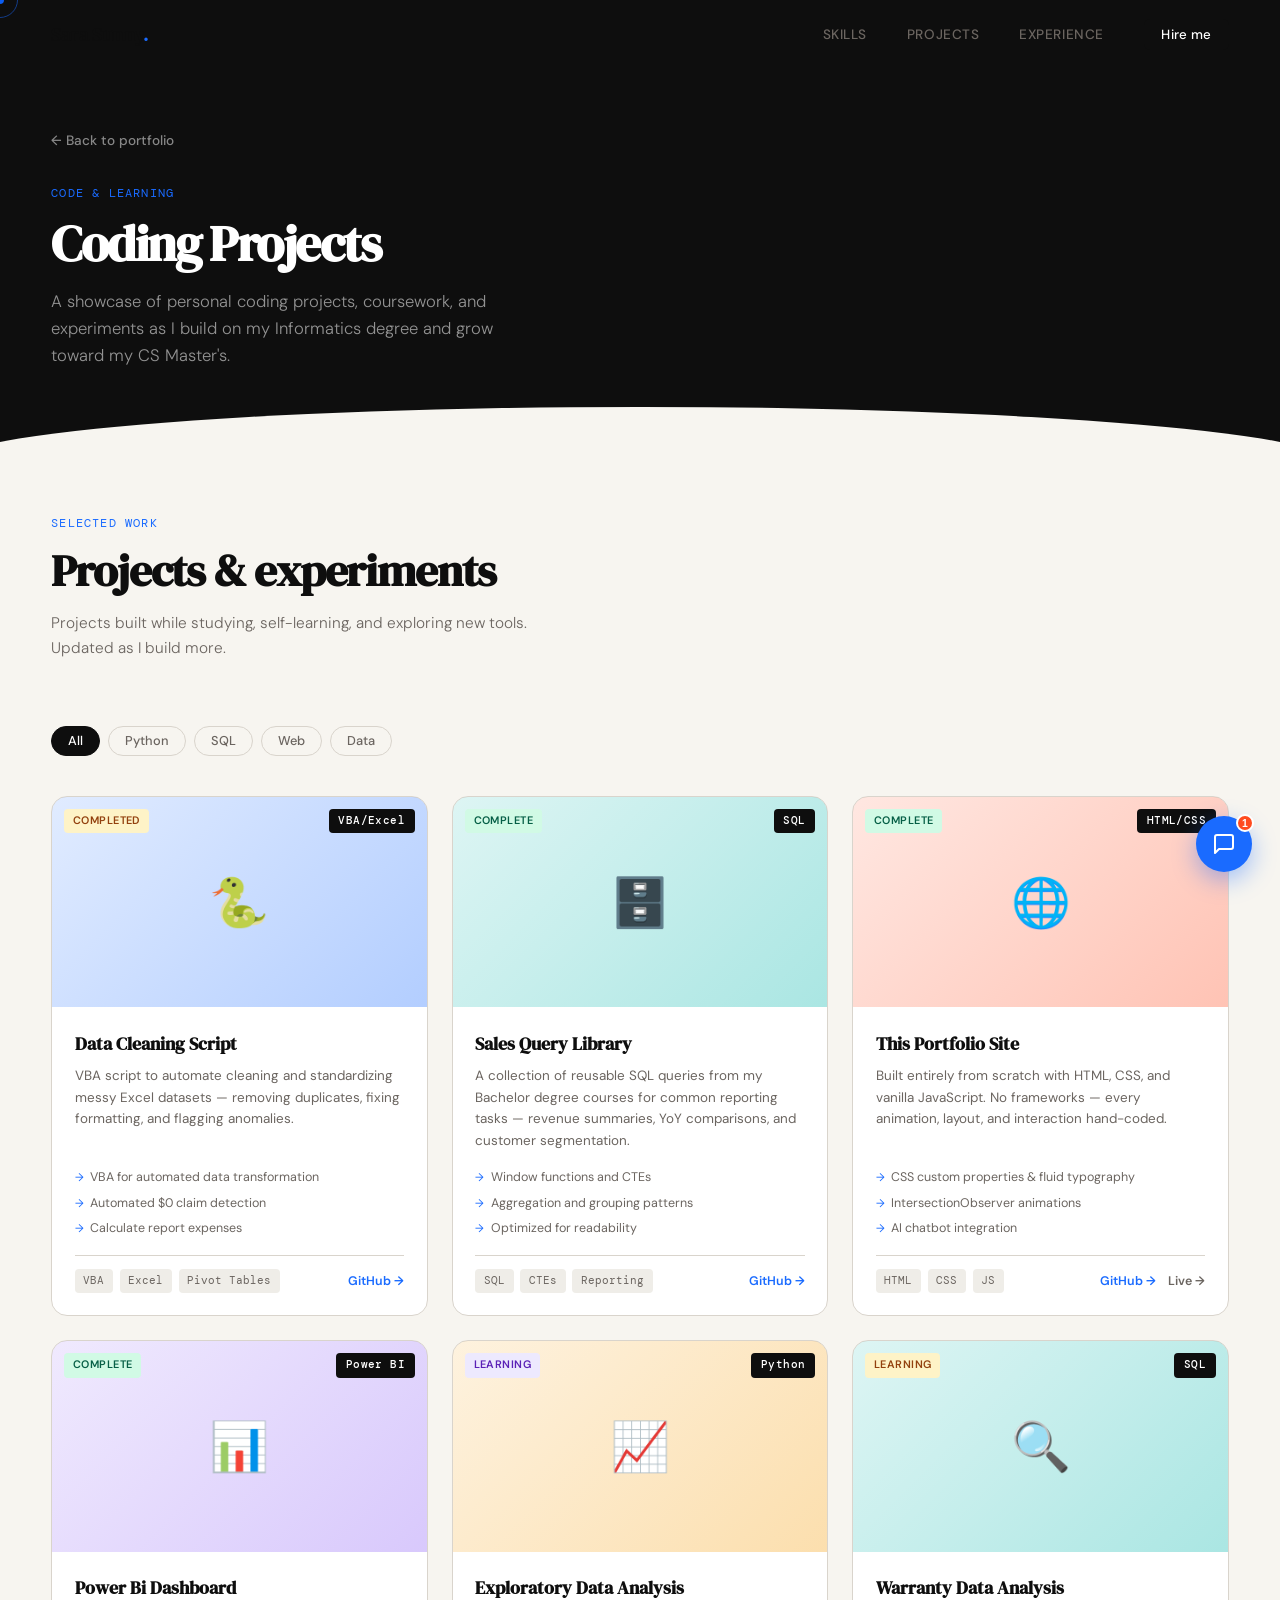
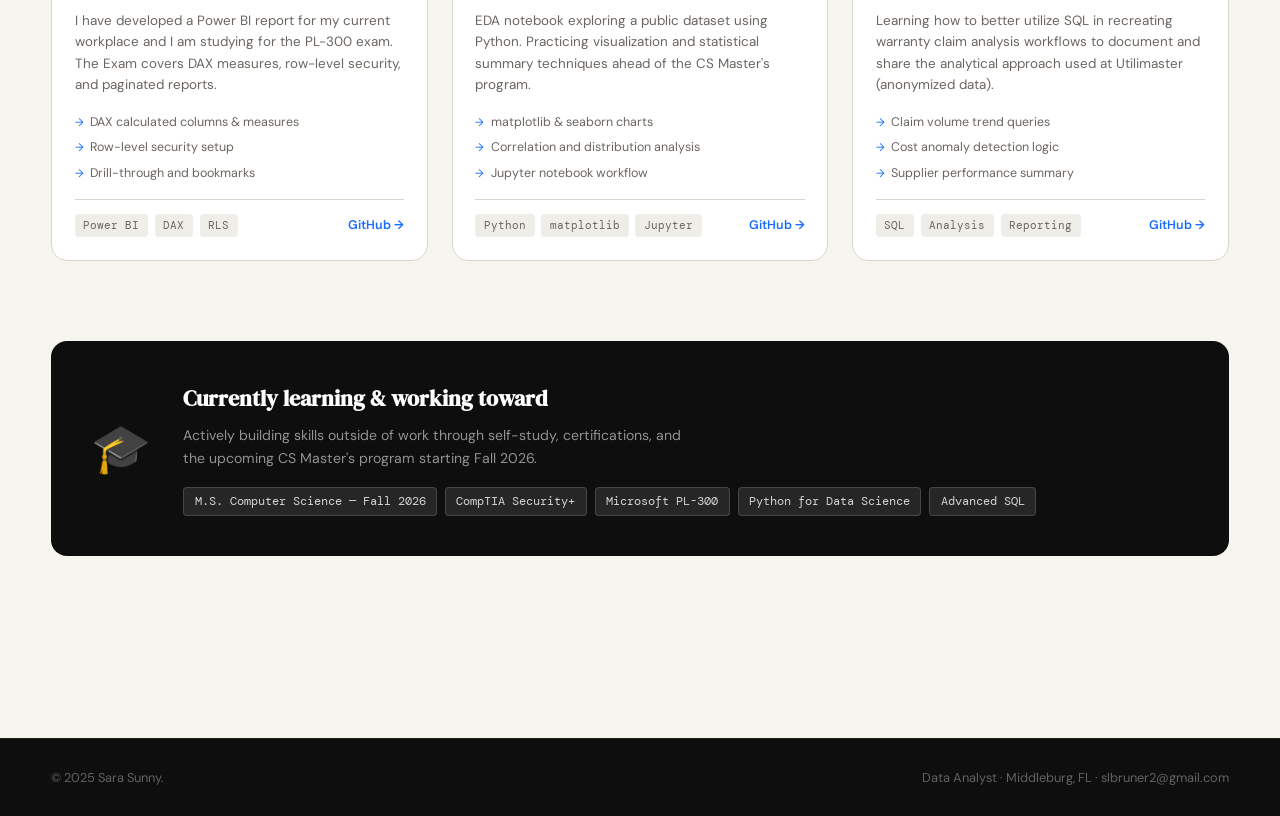
==== commit 45d099f0: "Revise project details in Projects.html Updated project descriptions and statuses for clarity." ====
--- a/Projects.html
+++ b/Projects.html
@@ -361,7 +361,7 @@
       <article class="code-card reveal" tabindex="0" data-category="python">
         <div class="code-thumb bg-blue">
           🐍
-          <span class="lang-badge">VBA</span>
+          <span class="lang-badge">VBA/Excel</span>
           <span class="status-badge status-progress">Completed</span>
         </div>
         <div class="code-body">
@@ -392,7 +392,7 @@
         </div>
         <div class="code-body">
           <h3>Sales Query Library</h3>
-          <p>A collection of reusable SQL queries for common reporting tasks — revenue summaries, YoY comparisons, and customer segmentation.</p>
+          <p>A collection of reusable SQL queries from my Bachelor degree courses for common reporting tasks — revenue summaries, YoY comparisons, and customer segmentation.</p>
           <ul class="code-highlights">
             <li>Window functions and CTEs</li>
             <li>Aggregation and grouping patterns</li>
@@ -444,8 +444,8 @@
           <span class="status-badge status-complete">Complete</span>
         </div>
         <div class="code-body">
-          <h3>PL-300 Practice Dashboard</h3>
-          <p>Practice Power BI report built while studying for the PL-300 exam. Covers DAX measures, row-level security, and paginated reports.</p>
+          <h3>Power Bi Dashboard</h3>
+          <p>I have developed a Power BI report for my current workplace and I am studying for the PL-300 exam. The Exam covers DAX measures, row-level security, and paginated reports.</p>
           <ul class="code-highlights">
             <li>DAX calculated columns &amp; measures</li>
             <li>Row-level security setup</li>
@@ -493,11 +493,11 @@
         <div class="code-thumb bg-teal">
           🔍
           <span class="lang-badge">SQL</span>
-          <span class="status-badge status-progress">In Progress</span>
+          <span class="status-badge status-progress">Learning</span>
         </div>
         <div class="code-body">
           <h3>Warranty Data Analysis</h3>
-          <p>Recreating warranty claim analysis workflows in SQL to document and share the analytical approach used at Utilimaster (anonymized data).</p>
+          <p>Learning how to better utilize SQL in recreating warranty claim analysis workflows to document and share the analytical approach used at Utilimaster (anonymized data).</p>
           <ul class="code-highlights">
             <li>Claim volume trend queries</li>
             <li>Cost anomaly detection logic</li>
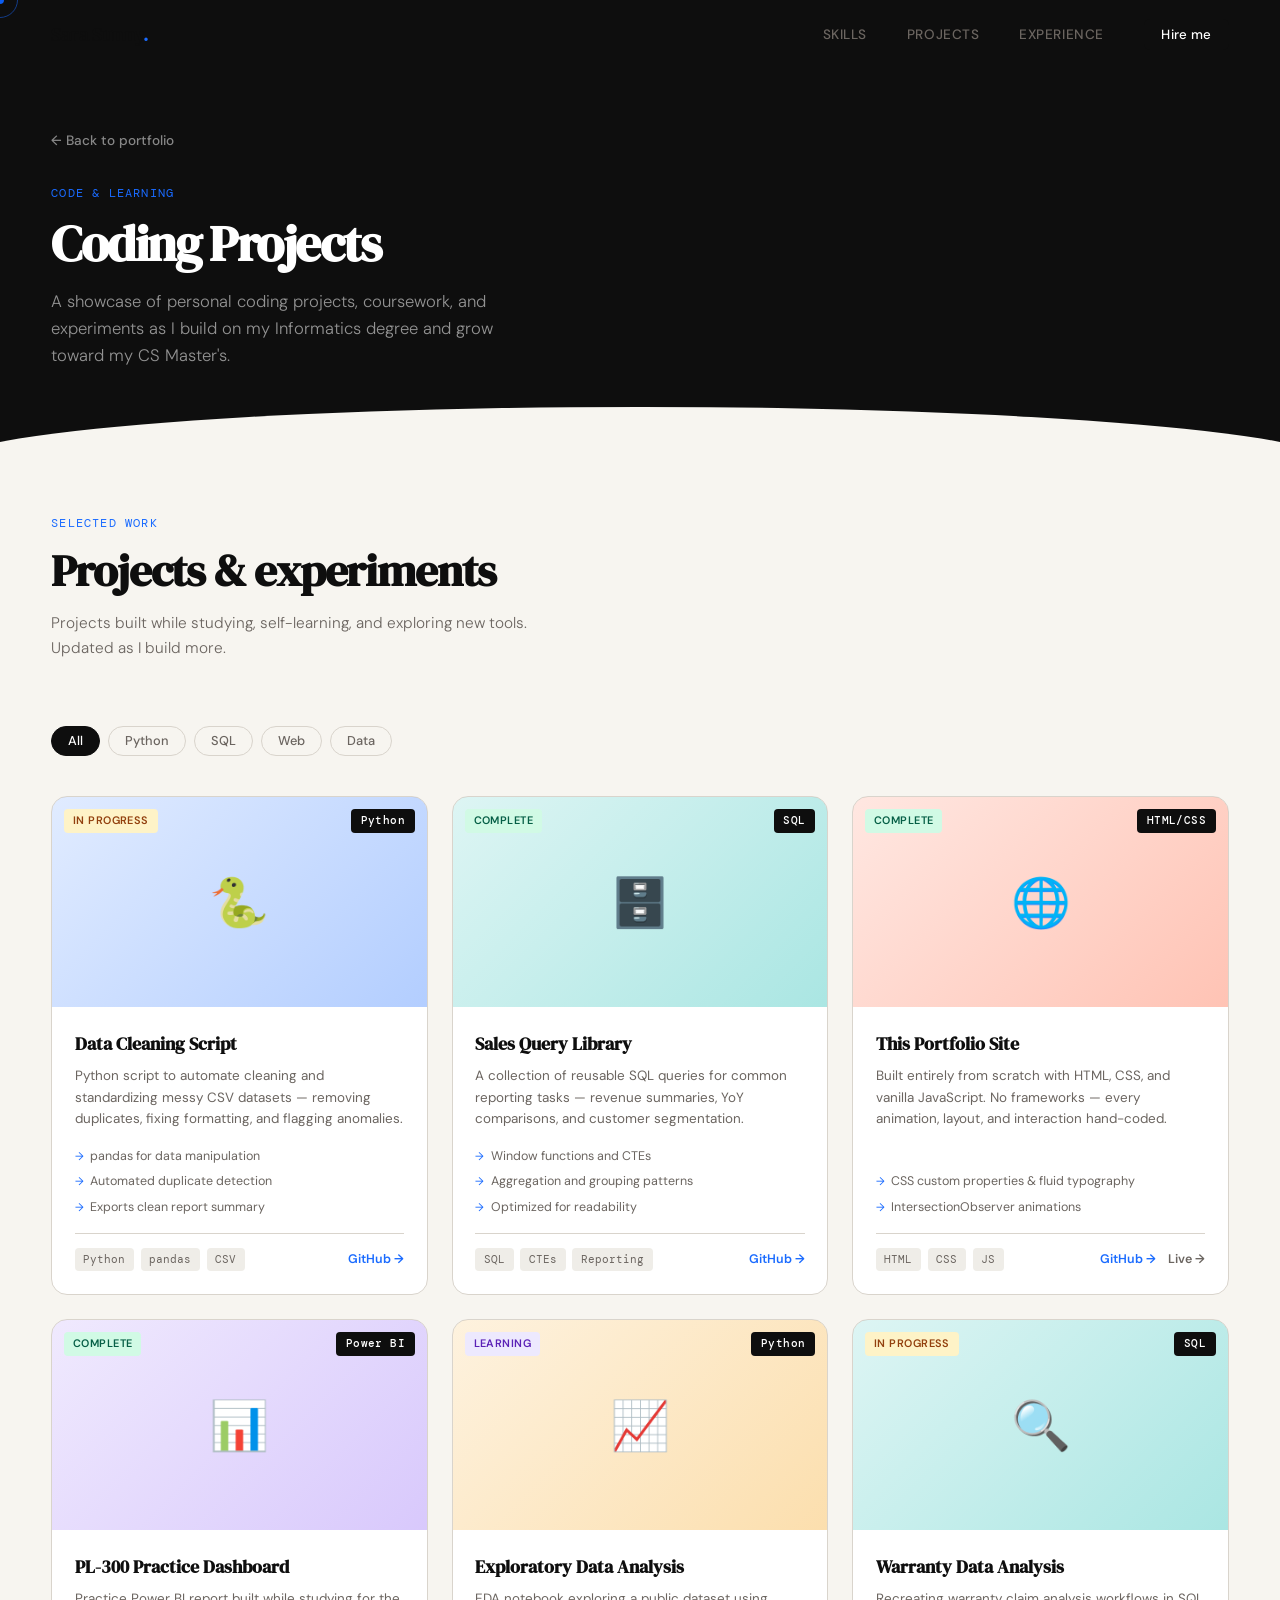
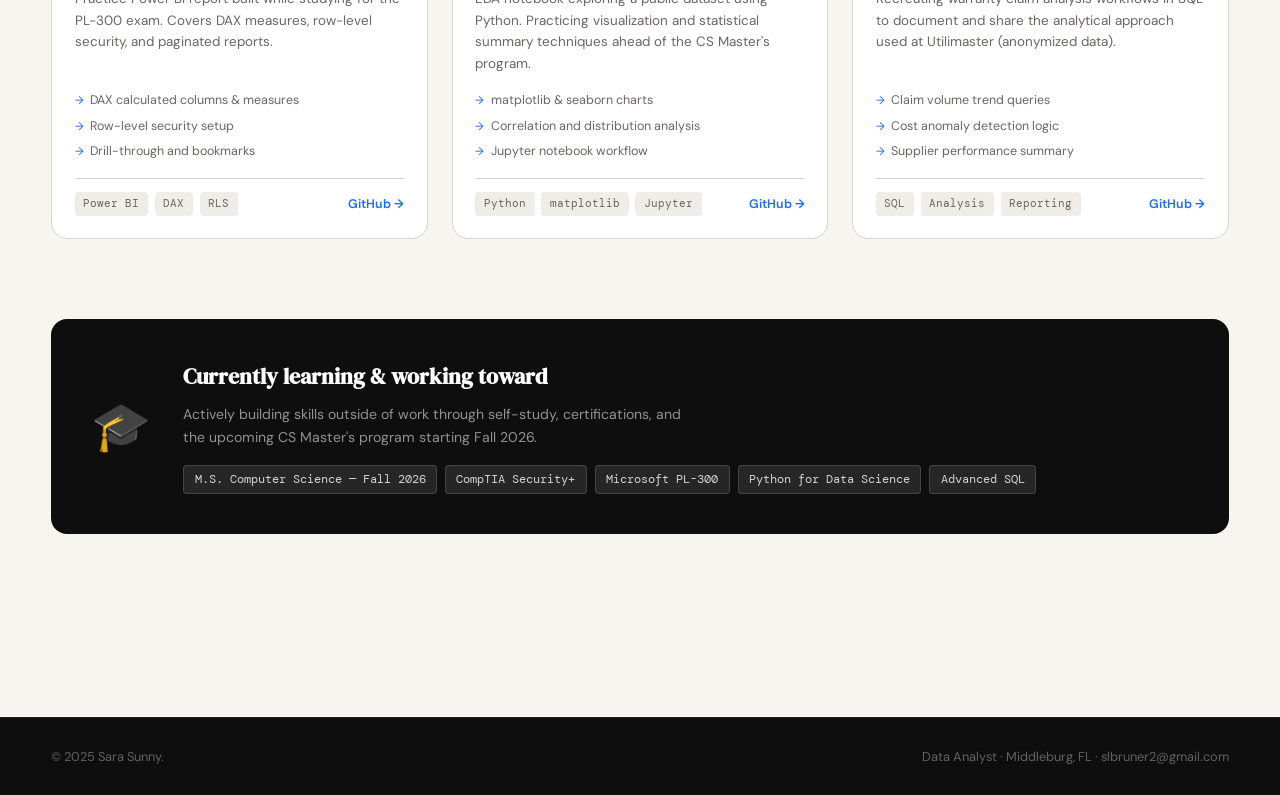
==== commit bb6d2b0e: "Update project details and remove AI chatbot section" ====
--- a/Projects.html
+++ b/Projects.html
@@ -3,7 +3,7 @@
 <head>
   <meta charset="UTF-8" />
   <meta name="viewport" content="width=device-width, initial-scale=1.0" />
-  <title>Coding Projects — Sara Sunny</title> 
+  <title>Coding Projects — Sara Sunny</title>
 
   <!-- ============================================================
        FONTS — same as main portfolio page
@@ -361,20 +361,20 @@
       <article class="code-card reveal" tabindex="0" data-category="python">
         <div class="code-thumb bg-blue">
           🐍
-          <span class="lang-badge">VBA/Excel</span>
-          <span class="status-badge status-progress">Completed</span>
+          <span class="lang-badge">Python</span>
+          <span class="status-badge status-progress">In Progress</span>
         </div>
         <div class="code-body">
           <h3>Data Cleaning Script</h3>
-          <p>VBA script to automate cleaning and standardizing messy Excel datasets — removing duplicates, fixing formatting, and flagging anomalies.</p>
+          <p>Python script to automate cleaning and standardizing messy CSV datasets — removing duplicates, fixing formatting, and flagging anomalies.</p>
           <ul class="code-highlights">
-            <li>VBA for automated data transformation</li>
-            <li>Automated $0 claim detection</li>
-            <li>Calculate report expenses</li>
+            <li>pandas for data manipulation</li>
+            <li>Automated duplicate detection</li>
+            <li>Exports clean report summary</li>
           </ul>
           <div class="code-footer">
             <div class="tech-pills">
-              <span class="pill">VBA</span><span class="pill">Excel</span><span class="pill">Pivot Tables</span>
+              <span class="pill">Python</span><span class="pill">pandas</span><span class="pill">CSV</span>
             </div>
             <div class="code-links">
               <a href="https://github.com/ssunny264" class="code-link" target="_blank" rel="noopener">GitHub →</a>
@@ -392,7 +392,7 @@
         </div>
         <div class="code-body">
           <h3>Sales Query Library</h3>
-          <p>A collection of reusable SQL queries from my Bachelor degree courses for common reporting tasks — revenue summaries, YoY comparisons, and customer segmentation.</p>
+          <p>A collection of reusable SQL queries for common reporting tasks — revenue summaries, YoY comparisons, and customer segmentation.</p>
           <ul class="code-highlights">
             <li>Window functions and CTEs</li>
             <li>Aggregation and grouping patterns</li>
@@ -422,7 +422,6 @@
           <ul class="code-highlights">
             <li>CSS custom properties &amp; fluid typography</li>
             <li>IntersectionObserver animations</li>
-            <li>AI chatbot integration</li>
           </ul>
           <div class="code-footer">
             <div class="tech-pills">
@@ -444,8 +443,8 @@
           <span class="status-badge status-complete">Complete</span>
         </div>
         <div class="code-body">
-          <h3>Power Bi Dashboard</h3>
-          <p>I have developed a Power BI report for my current workplace and I am studying for the PL-300 exam. The Exam covers DAX measures, row-level security, and paginated reports.</p>
+          <h3>PL-300 Practice Dashboard</h3>
+          <p>Practice Power BI report built while studying for the PL-300 exam. Covers DAX measures, row-level security, and paginated reports.</p>
           <ul class="code-highlights">
             <li>DAX calculated columns &amp; measures</li>
             <li>Row-level security setup</li>
@@ -493,11 +492,11 @@
         <div class="code-thumb bg-teal">
           🔍
           <span class="lang-badge">SQL</span>
-          <span class="status-badge status-progress">Learning</span>
+          <span class="status-badge status-progress">In Progress</span>
         </div>
         <div class="code-body">
           <h3>Warranty Data Analysis</h3>
-          <p>Learning how to better utilize SQL in recreating warranty claim analysis workflows to document and share the analytical approach used at Utilimaster (anonymized data).</p>
+          <p>Recreating warranty claim analysis workflows in SQL to document and share the analytical approach used at Utilimaster (anonymized data).</p>
           <ul class="code-highlights">
             <li>Claim volume trend queries</li>
             <li>Cost anomaly detection logic</li>
@@ -553,47 +552,6 @@
 </footer>
 
 
-<!-- ============================================================
-     AI CHATBOT WIDGET — same as main page
-============================================================ -->
-<button class="chat-bubble" id="chatBubble" aria-label="Chat with Sara's AI assistant">
-  <svg class="chat-icon-open" width="24" height="24" viewBox="0 0 24 24" fill="none" stroke="currentColor" stroke-width="2" stroke-linecap="round" stroke-linejoin="round">
-    <path d="M21 15a2 2 0 0 1-2 2H7l-4 4V5a2 2 0 0 1 2-2h14a2 2 0 0 1 2 2z"/>
-  </svg>
-  <svg class="chat-icon-close" width="24" height="24" viewBox="0 0 24 24" fill="none" stroke="currentColor" stroke-width="2" stroke-linecap="round" stroke-linejoin="round">
-    <line x1="18" y1="6" x2="6" y2="18"/><line x1="6" y1="6" x2="18" y2="18"/>
-  </svg>
-  <span class="chat-badge" id="chatBadge">1</span>
-</button>
-
-<div class="chat-panel" id="chatPanel" role="dialog" aria-label="Chat with Sara's AI assistant" aria-hidden="true">
-  <div class="chat-header">
-    <div class="chat-header-avatar">SS</div>
-    <div class="chat-header-info">
-      <strong>Sara's Assistant</strong>
-      <span>Ask me anything about Sara</span>
-    </div>
-    <button class="chat-close-btn" id="chatCloseBtn" aria-label="Close chat">
-      <svg width="16" height="16" viewBox="0 0 24 24" fill="none" stroke="currentColor" stroke-width="2.5" stroke-linecap="round"><line x1="18" y1="6" x2="6" y2="18"/><line x1="6" y1="6" x2="18" y2="18"/></svg>
-    </button>
-  </div>
-  <div class="chat-messages" id="chatMessages"></div>
-  <div class="chat-chips" id="chatChips">
-    <button class="chip" data-msg="What are Sara's top skills?">Top skills</button>
-    <button class="chip" data-msg="Tell me about Sara's work experience.">Experience</button>
-    <button class="chip" data-msg="What projects has Sara worked on?">Projects</button>
-    <button class="chip" data-msg="Is Sara available for hire?">Availability</button>
-  </div>
-  <div class="chat-input-row">
-    <input type="text" class="chat-input" id="chatInput" placeholder="Ask about Sara's experience…" autocomplete="off" maxlength="300" />
-    <button class="chat-send-btn" id="chatSendBtn" aria-label="Send message">
-      <svg width="18" height="18" viewBox="0 0 24 24" fill="none" stroke="currentColor" stroke-width="2.5" stroke-linecap="round" stroke-linejoin="round">
-        <line x1="22" y1="2" x2="11" y2="13"/><polygon points="22 2 15 22 11 13 2 9 22 2"/>
-      </svg>
-    </button>
-  </div>
-</div>
-
 
 <!-- ============================================================
      SCRIPTS
